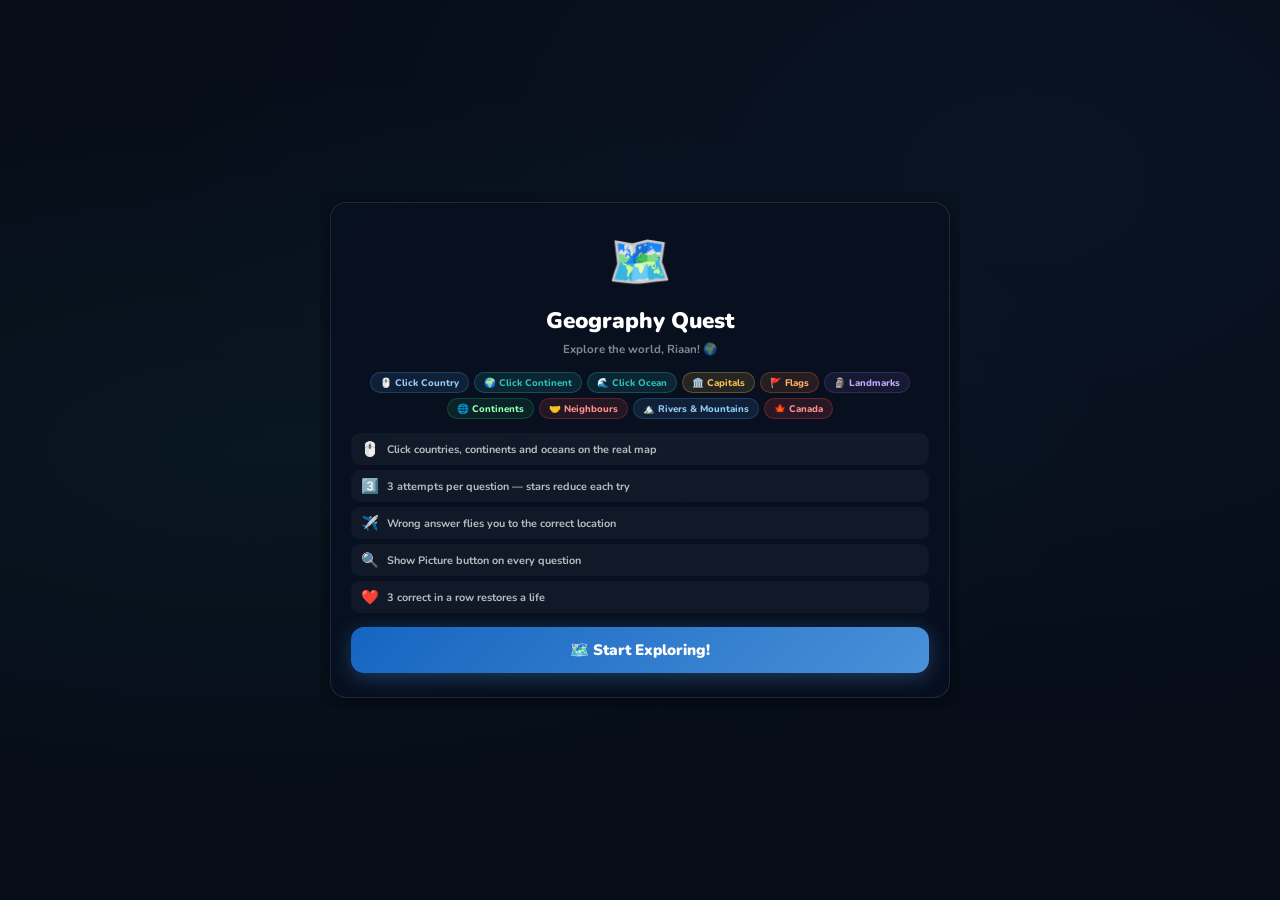
==== geography-quest.html @ 765c17cd "Add files via upload" ====
<!DOCTYPE html>
<html lang="en">
<head>
<meta charset="UTF-8">
<meta name="viewport" content="width=device-width, initial-scale=1.0">
<title>Geography Quest 🗺️ — Learning Hub</title>
<link href="https://fonts.googleapis.com/css2?family=Nunito:wght@400;600;700;800;900&display=swap" rel="stylesheet">
<link rel="stylesheet" href="leaflet.min.css"/>
<style>
:root{
  --teal:#2BBFB8;--teal2:#1A9990;--amber:#F6C04A;--amber2:#E8A020;
  --red:#E84545;--green:#27AE60;--purple:#7C5CBF;--orange:#F07830;
  --blue:#4A90D9;--gc:rgba(8,16,32,0.88);--gb:rgba(255,255,255,0.10);
  --r:16px;--shadow:0 4px 24px rgba(0,0,0,0.5);
}
*{box-sizing:border-box;margin:0;padding:0;-webkit-tap-highlight-color:transparent}
html,body{height:100%;font-family:'Nunito',sans-serif;color:#fff;overflow:hidden}
body{background:#060c18;display:flex;flex-direction:column;align-items:center;justify-content:center}
.bg{position:fixed;inset:0;z-index:0;
  background:radial-gradient(ellipse at 20% 50%,rgba(43,191,184,.06) 0%,transparent 60%),
             radial-gradient(ellipse at 80% 20%,rgba(74,144,217,.06) 0%,transparent 60%),
             #060c18}

.wrap{position:relative;z-index:1;width:100%;max-width:640px;padding:10px;
  display:flex;flex-direction:column;gap:8px;max-height:100vh;overflow-y:auto}
.wrap::-webkit-scrollbar{display:none}

/* HEADER */
.hdr{display:flex;align-items:center;gap:10px;background:var(--gc);backdrop-filter:blur(14px);
  border:1px solid var(--gb);border-radius:var(--r);padding:11px 15px;box-shadow:var(--shadow);flex-shrink:0}
.back-btn{width:32px;height:32px;border-radius:50%;background:rgba(255,255,255,.1);border:none;
  color:#fff;font-size:.95rem;cursor:pointer;display:flex;align-items:center;justify-content:center;flex-shrink:0}
.hdr-title{flex:1;font-size:1rem;font-weight:900;color:#fff}
.hdr-sub{font-size:.62rem;font-weight:700;color:rgba(255,255,255,.45)}
.lives{display:flex;gap:2px;font-size:1rem}
.star-count{font-size:.9rem;font-weight:900;color:var(--amber);white-space:nowrap}

/* INFO ROW */
.info-row{display:flex;gap:7px;flex-shrink:0}
.info-box{flex:1;background:var(--gc);backdrop-filter:blur(14px);border:1px solid var(--gb);
  border-radius:11px;padding:7px 9px;text-align:center;box-shadow:var(--shadow)}
.ib-val{font-size:.95rem;font-weight:900;color:#fff;line-height:1}
.ib-lbl{font-size:.5rem;font-weight:700;color:rgba(255,255,255,.4);margin-top:2px;text-transform:uppercase}
.ib-val.blue{color:#90CAF9}.ib-val.amber{color:var(--amber)}
.streak-badge{display:inline-flex;align-items:center;gap:3px;border-radius:99px;padding:3px 9px;
  font-size:.7rem;font-weight:900;background:rgba(74,144,217,.15);
  border:1px solid rgba(74,144,217,.3);color:#90CAF9;transition:all .3s}
.streak-badge.s3{background:rgba(43,191,184,.15);border-color:rgba(43,191,184,.3);color:var(--teal)}
.streak-badge.s5{background:rgba(246,192,74,.15);border-color:rgba(246,192,74,.3);color:var(--amber)}
.streak-badge.s7{background:rgba(232,69,122,.15);border-color:rgba(232,69,122,.3);color:#FF8FAA;animation:mp .6s ease infinite alternate}
@keyframes mp{from{transform:scale(1)}to{transform:scale(1.08)}}

/* POPUPS */
.popup-overlay{position:fixed;top:50%;left:50%;transform:translate(-50%,-50%) scale(0);
  z-index:9999;text-align:center;pointer-events:none;
  transition:all .25s cubic-bezier(.34,1.56,.64,1);
  background:rgba(6,12,24,0.95);backdrop-filter:blur(18px);
  border-radius:24px;padding:20px 32px;box-shadow:0 8px 40px rgba(0,0,0,0.7)}
.popup-overlay.combo{border:1.5px solid rgba(74,144,217,0.3)}
.popup-overlay.life{border:1.5px solid rgba(232,69,122,0.35);box-shadow:0 8px 40px rgba(232,69,122,0.2)}
.popup-overlay.show{transform:translate(-50%,-50%) scale(1)}
.popup-overlay.hide{transform:translate(-50%,-50%) scale(0);opacity:0}
.po-text{font-size:1.9rem;font-weight:900;white-space:nowrap}
.po-sub{font-size:.85rem;font-weight:800;color:rgba(255,255,255,.65);margin-top:3px}

/* MAP */
.map-wrap{border-radius:var(--r);overflow:hidden;border:1.5px solid rgba(255,255,255,.1);
  box-shadow:var(--shadow);flex-shrink:0;position:relative}
#map{height:240px;width:100%;background:#0a1628}
.map-instruction{position:absolute;top:8px;left:50%;transform:translateX(-50%);z-index:1000;
  background:rgba(6,12,24,.88);backdrop-filter:blur(8px);border:1px solid rgba(255,255,255,.15);
  border-radius:99px;padding:5px 14px;font-size:.68rem;font-weight:800;color:rgba(255,255,255,.8);
  white-space:nowrap;pointer-events:none;display:none}
.map-instruction.show{display:block}
.attempt-badge{position:absolute;bottom:8px;right:8px;z-index:1000;
  background:rgba(6,12,24,.88);backdrop-filter:blur(8px);border-radius:99px;
  padding:4px 10px;font-size:.65rem;font-weight:900;display:none}
.attempt-badge.show{display:block}

/* QUESTION CARD */
.q-card{background:var(--gc);backdrop-filter:blur(14px);border:1px solid var(--gb);
  border-radius:var(--r);padding:16px;box-shadow:var(--shadow)}
.q-meta{display:flex;align-items:center;justify-content:space-between;margin-bottom:10px}
.mode-tag{font-size:.63rem;font-weight:900;border-radius:99px;padding:3px 11px;border:1px solid}
.mode-tag.clickcountry{background:rgba(74,144,217,.12);color:#90CAF9;border-color:rgba(74,144,217,.25)}
.mode-tag.clickcontinent{background:rgba(43,191,184,.12);color:var(--teal);border-color:rgba(43,191,184,.25)}
.mode-tag.clickocean{background:rgba(43,191,184,.12);color:var(--teal);border-color:rgba(43,191,184,.25)}
.mode-tag.capital{background:rgba(246,192,74,.12);color:var(--amber);border-color:rgba(246,192,74,.25)}
.mode-tag.flag{background:rgba(240,120,48,.12);color:#FFB060;border-color:rgba(240,120,48,.25)}
.mode-tag.landmark{background:rgba(124,92,191,.12);color:#C8A8FF;border-color:rgba(124,92,191,.25)}
.mode-tag.continent_of{background:rgba(39,174,96,.12);color:#90FFB0;border-color:rgba(39,174,96,.25)}
.mode-tag.neighbour{background:rgba(232,69,69,.12);color:#FF9090;border-color:rgba(232,69,69,.25)}
.mode-tag.rivermountain{background:rgba(74,144,217,.12);color:#90CAF9;border-color:rgba(74,144,217,.25)}
.mode-tag.canada{background:rgba(232,69,69,.15);color:#FF9090;border-color:rgba(232,69,69,.3)}
.q-num{font-size:.6rem;font-weight:800;color:rgba(255,255,255,.35)}
.question{font-size:1.3rem;font-weight:900;color:#fff;text-align:center;margin-bottom:12px;
  line-height:1.35;min-height:40px;display:flex;align-items:center;justify-content:center}
.question.small{font-size:1rem}
.flag-display{font-size:3.5rem;text-align:center;margin-bottom:10px;
  animation:bounce .8s ease-in-out infinite alternate}
@keyframes bounce{from{transform:scale(1)}to{transform:scale(1.08)}}

/* MCQ */
.opts{display:grid;grid-template-columns:1fr 1fr;gap:7px;margin-bottom:8px}
.opt{padding:11px 9px;background:rgba(255,255,255,.06);border:1.5px solid rgba(255,255,255,.1);
  border-radius:12px;font-family:'Nunito',sans-serif;font-size:.85rem;font-weight:800;
  color:#fff;cursor:pointer;transition:all .15s;text-align:center}
.opt:hover:not(:disabled){background:rgba(74,144,217,.15);border-color:var(--blue);transform:translateY(-2px)}
.opt.correct{background:rgba(39,174,96,.2)!important;border-color:var(--green)!important;color:#90FFB0!important}
.opt.wrong{background:rgba(232,69,69,.15)!important;border-color:var(--red)!important;color:#FF9090!important;animation:shake .3s ease}

/* ATTEMPTS */
.attempts-row{display:flex;align-items:center;gap:6px;margin-bottom:8px;justify-content:center}
.attempt-dot{width:10px;height:10px;border-radius:50%;background:rgba(255,255,255,.15);
  border:1.5px solid rgba(255,255,255,.2);transition:all .3s}
.attempt-dot.used{background:var(--red);border-color:var(--red)}
.attempt-dot.current{background:var(--amber);border-color:var(--amber);animation:pulse .8s ease infinite}
@keyframes pulse{0%,100%{transform:scale(1)}50%{transform:scale(1.3)}}
.attempt-lbl{font-size:.62rem;font-weight:700;color:rgba(255,255,255,.4)}

/* FEEDBACK */
.feedback-row{min-height:28px;font-size:.8rem;font-weight:800;text-align:center;
  display:flex;align-items:center;justify-content:center;gap:6px;margin-bottom:6px}
.feedback-row.ok{color:#90FFB0}.feedback-row.no{color:#FF9090}.feedback-row.try{color:var(--amber)}

/* BOTTOM BUTTONS */
.btn-row{display:flex;gap:7px;margin-top:6px}
.show-pic-btn{flex:1;padding:8px;background:rgba(74,144,217,.1);border:1.5px solid rgba(74,144,217,.2);
  border-radius:10px;font-family:'Nunito',sans-serif;font-size:.68rem;font-weight:800;
  color:#90CAF9;cursor:pointer;transition:all .2s;display:flex;align-items:center;justify-content:center;gap:5px}
.show-pic-btn:hover{background:rgba(74,144,217,.2);border-color:var(--blue)}
.hint-btn{flex:1;padding:8px;background:rgba(246,192,74,.08);border:1.5px solid rgba(246,192,74,.2);
  border-radius:10px;font-family:'Nunito',sans-serif;font-size:.68rem;font-weight:800;
  color:rgba(246,192,74,.7);cursor:pointer;transition:all .2s;display:flex;align-items:center;justify-content:center;gap:5px}
.hint-btn:hover{background:rgba(246,192,74,.15)}
.hint-btn.used{opacity:.4;cursor:default}
.hint-box{background:rgba(246,192,74,.07);border:1px solid rgba(246,192,74,.18);
  border-radius:10px;padding:8px 12px;margin-top:6px;display:none}
.hint-box.show{display:block}
.hint-txt{font-size:.72rem;font-weight:700;color:rgba(255,255,255,.7)}

/* EXPLANATION */
.explanation-card{margin-top:10px;border-radius:13px;padding:13px 15px;display:none;animation:slideDown .3s ease}
.explanation-card.show{display:block}
.explanation-card.ok{background:rgba(39,174,96,.1);border:1.5px solid rgba(39,174,96,.22)}
.explanation-card.no{background:rgba(232,69,69,.08);border:1.5px solid rgba(232,69,69,.2)}
.ex-result{display:flex;align-items:center;gap:8px;margin-bottom:6px}
.ex-icon{font-size:1.2rem;flex-shrink:0}
.ex-answer{font-size:.88rem;font-weight:900;color:#fff}
.ex-answer span{color:var(--amber)}
.ex-explain{font-size:.74rem;font-weight:700;color:rgba(255,255,255,.7);line-height:1.55;margin-bottom:7px}
.ex-fact{background:rgba(74,144,217,.08);border:1px solid rgba(74,144,217,.18);
  border-radius:9px;padding:8px 11px;margin-bottom:9px}
.ex-fact-lbl{font-size:.57rem;font-weight:900;color:#90CAF9;text-transform:uppercase;letter-spacing:.5px;margin-bottom:2px}
.ex-fact-txt{font-size:.72rem;font-weight:700;color:rgba(255,255,255,.75);line-height:1.5}
.ex-next{width:100%;padding:10px;border:none;border-radius:11px;font-family:'Nunito',sans-serif;
  font-size:.85rem;font-weight:900;cursor:pointer;color:#fff}
.ex-next.ok{background:linear-gradient(135deg,var(--green),#52D08A)}
.ex-next.no{background:linear-gradient(135deg,var(--teal2),var(--teal))}

@keyframes shake{0%,100%{transform:translateX(0)}25%{transform:translateX(-8px)}75%{transform:translateX(8px)}}
@keyframes slideDown{from{opacity:0;transform:translateY(-8px)}to{opacity:1;transform:translateY(0)}}
@keyframes popIn{0%{transform:scale(.94)}60%{transform:scale(1.05)}100%{transform:scale(1)}}

/* SCREENS */
.screen{display:none}.screen.active{display:flex;flex-direction:column;gap:8px}

/* START */
.start-card{background:var(--gc);backdrop-filter:blur(14px);border:1px solid var(--gb);
  border-radius:var(--r);padding:24px 20px;text-align:center;box-shadow:var(--shadow)}
.start-icon{font-size:3.2rem;margin-bottom:8px;display:block;animation:float 3s ease-in-out infinite}
@keyframes float{0%,100%{transform:translateY(0)}50%{transform:translateY(-8px)}}
.start-title{font-size:1.4rem;font-weight:900;color:#fff;margin-bottom:4px}
.start-sub{font-size:.72rem;font-weight:700;color:rgba(255,255,255,.5);margin-bottom:14px;line-height:1.6}
.modes-chips{display:flex;flex-wrap:wrap;gap:5px;justify-content:center;margin-bottom:14px}
.mode-chip{font-size:.6rem;font-weight:800;border-radius:99px;padding:3px 9px;border:1px solid}
.rules{display:flex;flex-direction:column;gap:5px;text-align:left;margin-bottom:14px}
.rule{display:flex;align-items:center;gap:8px;background:rgba(255,255,255,.04);border-radius:9px;padding:6px 10px}
.rule-ico{font-size:.9rem;flex-shrink:0}
.rule-txt{font-size:.68rem;font-weight:700;color:rgba(255,255,255,.7)}
.start-btn{width:100%;padding:13px;border:none;border-radius:13px;
  background:linear-gradient(135deg,#1565C0,var(--blue));
  color:#fff;font-family:'Nunito',sans-serif;font-size:.95rem;font-weight:900;
  cursor:pointer;box-shadow:0 4px 20px rgba(74,144,217,.35);transition:all .2s}
.start-btn:hover{transform:translateY(-2px)}
.pb-row{display:flex;align-items:center;justify-content:center;gap:6px;margin-top:9px;
  font-size:.7rem;font-weight:700;color:rgba(255,255,255,.4)}
.pb-val{color:var(--amber);font-weight:900}

/* ROUND END */
.re-card{background:var(--gc);backdrop-filter:blur(14px);border:1px solid var(--gb);
  border-radius:var(--r);padding:20px 16px;text-align:center;box-shadow:var(--shadow)}
.re-icon{font-size:2.6rem;margin-bottom:6px;display:block}
.re-title{font-size:1.1rem;font-weight:900;color:#fff;margin-bottom:3px}
.re-stats{display:flex;gap:7px;margin:10px 0}
.re-stat{flex:1;background:rgba(255,255,255,.06);border-radius:10px;padding:9px;text-align:center}
.re-sv{font-size:1.1rem;font-weight:900;color:var(--blue)}
.re-sl{font-size:.53rem;font-weight:700;color:rgba(255,255,255,.4);margin-top:2px}
.re-btn{width:100%;padding:10px;border:none;border-radius:12px;font-family:'Nunito',sans-serif;font-size:.85rem;font-weight:900;cursor:pointer;transition:all .2s}
.re-btn.next{background:linear-gradient(135deg,#1565C0,var(--blue));color:#fff;box-shadow:0 3px 12px rgba(74,144,217,.3)}
.re-btn.home{background:rgba(255,255,255,.07);color:rgba(255,255,255,.5);margin-top:6px}

/* GAME OVER */
.go-card{background:var(--gc);backdrop-filter:blur(14px);border:1px solid var(--gb);
  border-radius:var(--r);padding:24px 18px;text-align:center;box-shadow:var(--shadow)}
.go-trophy{font-size:3.8rem;margin-bottom:7px;display:block;animation:float 2s ease-in-out infinite}
.go-title{font-size:1.3rem;font-weight:900;color:#fff;margin-bottom:3px}
.go-score{font-size:2.4rem;font-weight:900;color:#90CAF9;line-height:1}
.go-earned{font-size:.85rem;font-weight:800;color:#90FFB0;margin-top:3px}
.go-msg{font-size:.74rem;font-weight:700;color:rgba(255,255,255,.5);margin:7px 0 3px;line-height:1.5}
.new-best{background:linear-gradient(135deg,rgba(74,144,217,.2),rgba(43,191,184,.15));
  border:1px solid rgba(74,144,217,.3);border-radius:10px;padding:8px 13px;
  font-size:.78rem;font-weight:900;color:#90CAF9;margin:7px 0;animation:popIn .4s ease}
.go-stats{display:flex;gap:6px;margin-bottom:12px}
.go-stat{flex:1;background:rgba(255,255,255,.06);border-radius:10px;padding:8px;text-align:center}
.go-sv{font-size:1rem;font-weight:900;color:#fff}
.go-sl{font-size:.5rem;font-weight:700;color:rgba(255,255,255,.4);margin-top:2px}
.go-btns{display:flex;flex-direction:column;gap:6px}
.go-btn{width:100%;padding:10px;border:none;border-radius:12px;font-family:'Nunito',sans-serif;font-size:.85rem;font-weight:900;cursor:pointer;transition:all .2s}
.go-btn.play{background:linear-gradient(135deg,#1565C0,var(--blue));color:#fff;box-shadow:0 4px 20px rgba(74,144,217,.35)}
.go-btn.home{background:rgba(255,255,255,.07);color:rgba(255,255,255,.5)}

/* Leaflet overrides */
.leaflet-container{background:#0a1628!important;font-family:'Nunito',sans-serif!important}
.leaflet-popup-content-wrapper{background:rgba(6,12,24,.95)!important;color:#fff!important;
  border:1px solid rgba(255,255,255,.15)!important;border-radius:12px!important;
  backdrop-filter:blur(14px)!important;box-shadow:0 4px 20px rgba(0,0,0,.5)!important}
.leaflet-popup-tip{background:rgba(6,12,24,.95)!important}
.leaflet-popup-content{font-family:'Nunito',sans-serif!important;font-weight:700!important;font-size:.82rem!important}
.leaflet-control-zoom a{background:rgba(6,12,24,.9)!important;color:#fff!important;
  border-color:rgba(255,255,255,.15)!important}
.leaflet-control-attribution{background:rgba(6,12,24,.7)!important;color:rgba(255,255,255,.3)!important;font-size:.45rem!important}
</style>
</head>
<body>
<div class="bg"></div>
<div class="popup-overlay combo" id="combo-popup">
  <div class="po-text" id="combo-text">EXPLORER! 🗺️</div>
  <div class="po-sub" id="combo-sub">3 in a row!</div>
</div>
<div class="popup-overlay life" id="life-popup">
  <div class="po-text">❤️ Life Restored!</div>
  <div class="po-sub">3 correct in a row!</div>
</div>

<div class="wrap">
  <!-- START -->
  <div id="startScreen" class="screen active">
    <div class="start-card">
      <span class="start-icon">🗺️</span>
      <div class="start-title">Geography Quest</div>
      <div class="start-sub" id="start-greeting">Explore the world, one question at a time!</div>
      <div class="modes-chips" id="modes-chips"></div>
      <div class="rules">
        <div class="rule"><span class="rule-ico">🖱️</span><span class="rule-txt">Click countries, continents and oceans on the real map</span></div>
        <div class="rule"><span class="rule-ico">3️⃣</span><span class="rule-txt">3 attempts per question — stars reduce each try</span></div>
        <div class="rule"><span class="rule-ico">✈️</span><span class="rule-txt">Wrong answer flies you to the correct location</span></div>
        <div class="rule"><span class="rule-ico">🔍</span><span class="rule-txt">Show Picture button on every question</span></div>
        <div class="rule"><span class="rule-ico">❤️</span><span class="rule-txt">3 correct in a row restores a life</span></div>
      </div>
      <button class="start-btn" onclick="startGame()">🗺️ Start Exploring!</button>
      <div class="pb-row" id="pb-row" style="display:none">🏆 Personal Best: <span class="pb-val" id="pb-val">0</span> stars</div>
    </div>
  </div>

  <!-- GAME -->
  <div id="gameScreen" class="screen">
    <div class="hdr">
      <button class="back-btn" onclick="confirmQuit()">←</button>
      <div style="flex:1">
        <div class="hdr-title">🗺️ Geography Quest</div>
        <div class="hdr-sub" id="g-player-label">Riaan · Grade 3</div>
      </div>
      <div class="lives" id="lives-display">❤️❤️❤️</div>
      <div class="star-count">⭐ <span id="g-stars">0</span></div>
    </div>
    <div class="info-row">
      <div class="info-box"><div class="ib-val blue" id="g-round">1</div><div class="ib-lbl">Round</div></div>
      <div class="info-box"><div class="ib-val" id="g-qnum">1/10</div><div class="ib-lbl">Question</div></div>
      <div class="info-box" style="flex:1.4">
        <div class="ib-val" id="g-mode-display" style="font-size:.7rem;color:rgba(255,255,255,.7)">Click Country</div>
        <div class="ib-lbl">Mode</div>
      </div>
      <div class="info-box" style="display:flex;align-items:center;justify-content:center">
        <div id="streak-badge" class="streak-badge">0 🗺️</div>
      </div>
    </div>
    <!-- MAP -->
    <div class="map-wrap">
      <div id="map"></div>
      <div class="map-instruction" id="map-instruction">👆 Click on the map</div>
      <div class="attempt-badge" id="attempt-badge"></div>
    </div>
    <!-- QUESTION CARD -->
    <div class="q-card">
      <div class="q-meta">
        <span class="mode-tag" id="g-mode-tag">Click Country</span>
        <span class="q-num" id="g-qnum2">Q 1/10</span>
      </div>
      <div id="flag-area"></div>
      <div class="question" id="g-question">Loading...</div>
      <div class="attempts-row" id="attempts-row">
        <span class="attempt-lbl">Attempts:</span>
        <div class="attempt-dot current" id="dot-0"></div>
        <div class="attempt-dot" id="dot-1"></div>
        <div class="attempt-dot" id="dot-2"></div>
      </div>
      <div class="feedback-row" id="g-feedback"></div>
      <div id="opts-area"></div>
      <div class="btn-row">
        <button class="show-pic-btn" id="show-pic-btn" onclick="showPicture()">🔍 Show Picture</button>
        <button class="hint-btn" id="hint-btn" onclick="useHint()">💡 Hint</button>
      </div>
      <div class="hint-box" id="hint-box"><div class="hint-txt" id="hint-txt"></div></div>
      <div class="explanation-card" id="explanation-card">
        <div class="ex-result">
          <span class="ex-icon" id="ex-icon">✅</span>
          <span class="ex-answer" id="ex-answer">Correct!</span>
        </div>
        <div class="ex-explain" id="ex-explain"></div>
        <div class="ex-fact">
          <div class="ex-fact-lbl">🌍 Geography Fact</div>
          <div class="ex-fact-txt" id="ex-fact-txt"></div>
        </div>
        <button class="ex-next" id="ex-next" onclick="advanceQuestion()">Next →</button>
      </div>
    </div>
  </div>

  <!-- ROUND END -->
  <div id="roundEndScreen" class="screen">
    <div class="re-card">
      <span class="re-icon" id="re-icon">⭐</span>
      <div class="re-title" id="re-title">Round 1 Complete!</div>
      <div class="re-stats">
        <div class="re-stat"><div class="re-sv" id="re-correct">0</div><div class="re-sl">Correct</div></div>
        <div class="re-stat"><div class="re-sv" id="re-acc">0%</div><div class="re-sl">Accuracy</div></div>
        <div class="re-stat"><div class="re-sv" id="re-stars-r">0</div><div class="re-sl">Stars</div></div>
        <div class="re-stat"><div class="re-sv" id="re-streak-r">0</div><div class="re-sl">Best Streak</div></div>
      </div>
      <div style="font-size:.72rem;font-weight:700;color:rgba(255,255,255,.45);margin-bottom:11px;text-align:center" id="re-msg"></div>
      <button class="re-btn next" id="re-next-btn" onclick="nextRound()">Round 2 →</button>
      <button class="re-btn home" onclick="goHome()">🏠 Back to Hub</button>
    </div>
  </div>

  <!-- GAME OVER -->
  <div id="gameOverScreen" class="screen">
    <div class="go-card">
      <span class="go-trophy" id="go-trophy">🏆</span>
      <div class="go-title">Quest Complete!</div>
      <div class="go-score" id="go-score">0 ⭐</div>
      <div class="go-earned" id="go-earned">+0 stars saved</div>
      <div id="new-best-banner" class="new-best" style="display:none">🏆 NEW PERSONAL BEST!</div>
      <div class="go-msg" id="go-msg">Great explorer!</div>
      <div class="go-stats">
        <div class="go-stat"><div class="go-sv" id="go-rounds">1</div><div class="go-sl">Rounds</div></div>
        <div class="go-stat"><div class="go-sv" id="go-correct">0</div><div class="go-sl">Correct</div></div>
        <div class="go-stat"><div class="go-sv" id="go-streak">0</div><div class="go-sl">Best Streak</div></div>
        <div class="go-stat"><div class="go-sv" id="go-pb">0</div><div class="go-sl">Personal Best</div></div>
      </div>
      <div class="go-btns">
        <button class="go-btn play" onclick="restartGame()">🗺️ Play Again</button>
        <button class="go-btn home" onclick="goHome()">🏠 Back to Hub</button>
      </div>
    </div>
  </div>
</div>

<script src="leaflet.min.js"></script>
<script>
function loadLeaflet(cb){cb();} // Leaflet already loaded locally
</script>
<script>
const SB='https://tnhgihzfwqsflpueivwe.supabase.co',KEY='sb_publishable_MOfPmwQ3sKgia0bnOfrIdw_rY7FaJCr';
const db=(p,o={})=>fetch(`${SB}/rest/v1/${p}`,{headers:{'apikey':KEY,'Authorization':`Bearer ${KEY}`,'Content-Type':'application/json','Prefer':o.prefer||'return=representation',...o.headers},method:o.method||'GET',body:o.body?JSON.stringify(o.body):undefined}).then(r=>r.json()).catch(()=>[]);

const params=new URLSearchParams(window.location.search);
const playerName=params.get('player')||'riaan';
let playerId=null,playerGrade=3,personalBest=0;

// ── MAP ───────────────────────────────────────────────────────────
let map,geojsonLayer,currentMarker,correctMarker;
let mapClickEnabled=false,mapClickHandler=null;

function initMap(){
  map=L.map('map',{zoomControl:true,attributionControl:true,scrollWheelZoom:false});
  L.tileLayer('https://{s}.basemaps.cartocdn.com/dark_nolabels/{z}/{x}/{y}{r}.png',{
    attribution:'© OpenStreetMap © CARTO',maxZoom:10,subdomains:'abcd'
  }).addTo(map);
  map.setView([20,0],2);
}

function loadGeoJSON(){
  return fetch('https://raw.githubusercontent.com/holtzy/D3-graph-gallery/master/DATA/world.geojson')
    .then(r=>r.json())
    .then(data=>{
      geojsonLayer=L.geoJSON(data,{
        style:()=>({color:'rgba(74,144,217,0.6)',weight:0.8,fillColor:'rgba(26,60,100,0.5)',fillOpacity:0.6}),
        onEachFeature:(feature,layer)=>{
          layer.on({
            mouseover:e=>{if(mapClickEnabled){e.target.setStyle({fillColor:'rgba(74,144,217,0.4)',fillOpacity:0.8});}},
            mouseout:e=>{if(mapClickEnabled){geojsonLayer.resetStyle(e.target);}},
            click:e=>{if(mapClickEnabled&&mapClickHandler){mapClickHandler(feature.properties.name,layer,e);}}
          });
        }
      }).addTo(map);
    }).catch(err=>console.log('GeoJSON load failed',err));
}

function enableMapClick(handler){
  mapClickEnabled=true;
  mapClickHandler=handler;
  document.getElementById('map-instruction').className='map-instruction show';
}

function disableMapClick(){
  mapClickEnabled=false;
  mapClickHandler=null;
  document.getElementById('map-instruction').className='map-instruction';
}

function highlightCountry(name,color){
  if(!geojsonLayer)return;
  geojsonLayer.eachLayer(layer=>{
    if(layer.feature&&layer.feature.properties.name===name){
      layer.setStyle({fillColor:color,fillOpacity:0.85,color:color,weight:2});
    }
  });
}

function resetAllStyles(){
  if(geojsonLayer)geojsonLayer.resetStyle();
}

function flyToLocation(lat,lng,zoom=4){
  map.flyTo([lat,lng],zoom,{duration:1.5});
}

function addMarker(lat,lng,label,color='#F6C04A'){
  if(currentMarker)map.removeLayer(currentMarker);
  const icon=L.divIcon({html:`<div style="background:${color};border:2px solid #fff;border-radius:50%;width:14px;height:14px;box-shadow:0 0 8px ${color}"></div>`,iconSize:[14,14],iconAnchor:[7,7],className:''});
  currentMarker=L.marker([lat,lng],{icon}).addTo(map).bindPopup(`<b>${label}</b>`).openPopup();
}

// ── QUESTION DATA ─────────────────────────────────────────────────
const COUNTRIES=[
  {name:'Canada',lat:60,lng:-95,continent:'North America',capital:'Ottawa',flag:'🇨🇦',
    neighbours:['United States'],fact:'Canada is the second largest country in the world and has the longest coastline!',
    landmark:'CN Tower',currency:'Canadian Dollar',language:'English and French'},
  {name:'United States',lat:38,lng:-97,continent:'North America',capital:'Washington D.C.',flag:'🇺🇸',
    neighbours:['Canada','Mexico'],fact:'The USA has the world\'s largest economy and spans 6 time zones!',
    landmark:'Statue of Liberty',currency:'US Dollar',language:'English'},
  {name:'Brazil',lat:-10,lng:-55,continent:'South America',capital:'Brasília',flag:'🇧🇷',
    neighbours:['Argentina','Peru','Colombia','Venezuela','Bolivia','Paraguay','Uruguay'],
    fact:'Brazil contains 60% of the Amazon rainforest and is the largest country in South America!',
    landmark:'Christ the Redeemer',currency:'Real',language:'Portuguese'},
  {name:'United Kingdom',lat:55,lng:-3,continent:'Europe',capital:'London',flag:'🇬🇧',
    neighbours:['Ireland'],fact:'The UK includes England, Scotland, Wales and Northern Ireland on two islands!',
    landmark:'Big Ben',currency:'Pound Sterling',language:'English'},
  {name:'France',lat:46,lng:2,continent:'Europe',capital:'Paris',flag:'🇫🇷',
    neighbours:['Spain','Germany','Italy','Belgium','Switzerland'],
    fact:'France is the most visited country in the world with over 90 million tourists per year!',
    landmark:'Eiffel Tower',currency:'Euro',language:'French'},
  {name:'Germany',lat:51,lng:10,continent:'Europe',capital:'Berlin',flag:'🇩🇪',
    neighbours:['France','Poland','Netherlands','Belgium','Denmark','Czech Republic','Austria','Switzerland','Luxembourg'],
    fact:'Germany invented the car, the aspirin, and the MP3 format!',
    landmark:'Brandenburg Gate',currency:'Euro',language:'German'},
  {name:'Russia',lat:61,lng:105,continent:'Europe/Asia',capital:'Moscow',flag:'🇷🇺',
    neighbours:['Ukraine','Finland','Norway','China','Mongolia','Kazakhstan'],
    fact:'Russia is the largest country on Earth, spanning 11 time zones across two continents!',
    landmark:'Saint Basil\'s Cathedral',currency:'Ruble',language:'Russian'},
  {name:'China',lat:35,lng:105,continent:'Asia',capital:'Beijing',flag:'🇨🇳',
    neighbours:['India','Russia','Mongolia','Vietnam','Myanmar'],
    fact:'China is home to over 1.4 billion people — the most populous country on Earth!',
    landmark:'Great Wall of China',currency:'Yuan',language:'Mandarin Chinese'},
  {name:'India',lat:20,lng:78,continent:'Asia',capital:'New Delhi',flag:'🇮🇳',
    neighbours:['Pakistan','China','Nepal','Bangladesh','Myanmar','Bhutan'],
    fact:'India has the world\'s largest democracy and is the birthplace of chess and the number zero!',
    landmark:'Taj Mahal',currency:'Rupee',language:'Hindi and English'},
  {name:'Japan',lat:36,lng:138,continent:'Asia',capital:'Tokyo',flag:'🇯🇵',
    neighbours:[],fact:'Japan is an archipelago of 6,852 islands and has the world\'s oldest continuous monarchy!',
    landmark:'Mount Fuji',currency:'Yen',language:'Japanese'},
  {name:'Australia',lat:-25,lng:133,continent:'Australia/Oceania',capital:'Canberra',flag:'🇦🇺',
    neighbours:[],fact:'Australia is the only country that is also a continent! It\'s home to 80% of species found nowhere else.',
    landmark:'Sydney Opera House',currency:'Australian Dollar',language:'English'},
  {name:'South Africa',lat:-29,lng:25,continent:'Africa',capital:'Pretoria',flag:'🇿🇦',
    neighbours:['Namibia','Botswana','Zimbabwe','Mozambique','Lesotho','Eswatini'],
    fact:'South Africa has three capital cities — Pretoria (executive), Cape Town (legislative) and Bloemfontein (judicial)!',
    landmark:'Table Mountain',currency:'Rand',language:'11 official languages'},
  {name:'Egypt',lat:27,lng:30,continent:'Africa',capital:'Cairo',flag:'🇪🇬',
    neighbours:['Libya','Sudan','Israel','Jordan'],
    fact:'Ancient Egypt is one of the world\'s oldest civilisations — the pyramids were built over 4,500 years ago!',
    landmark:'Pyramids of Giza',currency:'Egyptian Pound',language:'Arabic'},
  {name:'Nigeria',lat:10,lng:8,continent:'Africa',capital:'Abuja',flag:'🇳🇬',
    neighbours:['Benin','Niger','Chad','Cameroon'],
    fact:'Nigeria is the most populous country in Africa with over 220 million people!',
    landmark:'Zuma Rock',currency:'Naira',language:'English'},
  {name:'Mexico',lat:23,lng:-102,continent:'North America',capital:'Mexico City',flag:'🇲🇽',
    neighbours:['United States','Guatemala','Belize'],
    fact:'Mexico City is one of the largest cities in the world and was built on an ancient Aztec city called Tenochtitlan!',
    landmark:'Chichen Itza',currency:'Peso',language:'Spanish'},
  {name:'Argentina',lat:-34,lng:-64,continent:'South America',capital:'Buenos Aires',flag:'🇦🇷',
    neighbours:['Brazil','Chile','Bolivia','Paraguay','Uruguay'],
    fact:'Argentina is the 8th largest country in the world and shares Iguazu Falls with Brazil!',
    landmark:'Iguazu Falls',currency:'Peso',language:'Spanish'},
  {name:'Saudi Arabia',lat:24,lng:45,continent:'Asia',capital:'Riyadh',flag:'🇸🇦',
    neighbours:['Iraq','Jordan','Kuwait','UAE','Oman','Yemen','Qatar','Bahrain'],
    fact:'Saudi Arabia has the world\'s second largest oil reserves and contains the holy cities of Mecca and Medina!',
    landmark:'Masmak Fortress',currency:'Saudi Riyal',language:'Arabic'},
  {name:'Italy',lat:42,lng:12,continent:'Europe',capital:'Rome',flag:'🇮🇹',
    neighbours:['France','Switzerland','Austria','Slovenia'],
    fact:'Italy has more UNESCO World Heritage Sites than any other country in the world!',
    landmark:'Colosseum',currency:'Euro',language:'Italian'},
  {name:'Spain',lat:40,lng:-3,continent:'Europe',capital:'Madrid',flag:'🇪🇸',
    neighbours:['France','Portugal','Andorra','Morocco'],
    fact:'Spanish is the world\'s second most spoken native language with over 480 million speakers!',
    landmark:'Sagrada Familia',currency:'Euro',language:'Spanish'},
  {name:'Indonesia',lat:-5,lng:120,continent:'Asia',capital:'Jakarta',flag:'🇮🇩',
    neighbours:['Malaysia','Papua New Guinea','East Timor'],
    fact:'Indonesia is the world\'s largest archipelago with over 17,000 islands!',
    landmark:'Borobudur Temple',currency:'Rupiah',language:'Indonesian'},
];

const CONTINENTS=[
  {name:'Africa',lat:2,lng:20,zoom:3,fact:'Africa is the world\'s second largest continent and has 54 countries — more than any other continent!',
    countries:['Nigeria','Egypt','South Africa','Ethiopia','Kenya','Ghana','Tanzania']},
  {name:'Asia',lat:34,lng:100,zoom:3,fact:'Asia is the largest and most populous continent — over 4.7 billion people live there!',
    countries:['China','India','Japan','Indonesia','Saudi Arabia','Russia']},
  {name:'Europe',lat:54,lng:15,zoom:3,fact:'Europe has 44 countries and gave the world democracy, the Renaissance, and the Industrial Revolution!',
    countries:['France','Germany','United Kingdom','Italy','Spain','Russia']},
  {name:'North America',lat:46,lng:-100,zoom:3,fact:'North America includes 23 countries and spans from the Arctic to the tropics!',
    countries:['United States','Canada','Mexico']},
  {name:'South America',lat:-15,lng:-60,zoom:3,fact:'South America is home to the Amazon, the world\'s largest rainforest and river!',
    countries:['Brazil','Argentina','Colombia','Peru','Chile']},
  {name:'Australia',lat:-25,lng:133,zoom:4,fact:'Australia/Oceania is the smallest continent and home to the most unique wildlife on Earth!',
    countries:['Australia']},
  {name:'Antarctica',lat:-80,lng:0,zoom:3,fact:'Antarctica is the coldest, driest, and windiest continent — and has no permanent human population!',
    countries:[]},
];

const OCEANS=[
  {name:'Pacific Ocean',lat:0,lng:-150,zoom:2,fact:'The Pacific Ocean is the largest and deepest ocean — bigger than all the land on Earth combined!'},
  {name:'Atlantic Ocean',lat:10,lng:-30,zoom:2,fact:'The Atlantic Ocean was the first ocean crossed by an aircraft — Charles Lindbergh flew it solo in 1927!'},
  {name:'Indian Ocean',lat:-20,lng:80,zoom:2,fact:'The Indian Ocean is the warmest ocean in the world and borders the most countries!'},
  {name:'Arctic Ocean',lat:85,lng:0,zoom:2,fact:'The Arctic Ocean is the smallest and shallowest ocean and is mostly covered by sea ice!'},
  {name:'Southern Ocean',lat:-70,lng:0,zoom:2,fact:'The Southern Ocean was officially recognized as the 5th ocean only in 2021!'},
];

const LANDMARKS=[
  {name:'Taj Mahal',country:'India',lat:27.17,lng:78.04,fact:'The Taj Mahal was built by Emperor Shah Jahan for his beloved wife Mumtaz Mahal who died in 1631.'},
  {name:'Eiffel Tower',country:'France',lat:48.86,lng:2.29,fact:'The Eiffel Tower was originally meant to be a temporary structure for the 1889 World Fair!'},
  {name:'Great Wall of China',country:'China',lat:40.43,lng:116.57,fact:'The Great Wall of China is over 21,000 km long — the longest man-made structure on Earth!'},
  {name:'Pyramids of Giza',country:'Egypt',lat:29.97,lng:31.13,fact:'The Great Pyramid was the tallest man-made structure for 3,800 years!'},
  {name:'Colosseum',country:'Italy',lat:41.89,lng:12.49,fact:'The Colosseum could hold up to 80,000 spectators and had a retractable roof called the velarium!'},
  {name:'Sydney Opera House',country:'Australia',lat:-33.86,lng:151.21,fact:'The Sydney Opera House took 14 years to build and cost 102 million dollars — 14 times over budget!'},
  {name:'Christ the Redeemer',country:'Brazil',lat:-22.95,lng:-43.21,fact:'Christ the Redeemer is struck by lightning about 6 times a year!'},
  {name:'Statue of Liberty',country:'United States',lat:40.69,lng:-74.04,fact:'The Statue of Liberty was a gift from France to the USA in 1886 to celebrate freedom!'},
  {name:'Big Ben',country:'United Kingdom',lat:51.50,lng:-0.12,fact:'Big Ben is actually the name of the bell inside the clock tower — the tower is called Elizabeth Tower!'},
  {name:'Mount Fuji',country:'Japan',lat:35.36,lng:138.73,fact:'Mount Fuji is an active volcano and is the tallest mountain in Japan at 3,776 metres!'},
];

const CANADA_PROVINCES=[
  {name:'British Columbia',lat:54,lng:-125,capital:'Victoria',fact:'BC is Canada\'s westernmost province and home to the Rocky Mountains, ancient rainforests, and the Pacific coast!'},
  {name:'Ontario',lat:50,lng:-85,capital:'Toronto',fact:'Ontario is home to Niagara Falls and is Canada\'s most populous province!'},
  {name:'Quebec',lat:53,lng:-72,capital:'Quebec City',fact:'Quebec is the largest province and most French-speaking region in Canada!'},
  {name:'Alberta',lat:54,lng:-115,capital:'Edmonton',fact:'Alberta is home to the Canadian Rockies and Banff National Park — one of the most beautiful places on Earth!'},
  {name:'Manitoba',lat:55,lng:-97,capital:'Winnipeg',fact:'Manitoba means "the place where the spirit speaks" in Cree — named after the sound of waves at Lake Manitoba!'},
];

const RIVERS_MOUNTAINS=[
  {q:'Which is the longest river in the world?',opts:['Amazon','Nile','Mississippi','Yangtze'],a:'Nile',
    fact:'The Nile is 6,650 km long. It flows through 11 countries in northeastern Africa!',
    explain:'The Nile River in Africa is the longest river at 6,650 km. The Amazon is the largest by water volume.',
    pic:'longest river Nile Africa'},
  {q:'Which is the tallest mountain on Earth?',opts:['K2','Kangchenjunga','Mount Everest','Mont Blanc'],a:'Mount Everest',
    fact:'Mount Everest is 8,848.86 metres tall and grows about 4mm taller every year!',
    explain:'Mount Everest in the Himalayas on the Nepal-China border is the tallest at 8,848 metres.',
    pic:'Mount Everest Himalayas'},
  {q:'The Amazon River flows through which continent?',opts:['Africa','Asia','South America','North America'],a:'South America',
    fact:'The Amazon River carries 20% of all the fresh water that flows into the world\'s oceans!',
    explain:'The Amazon River is in South America, mostly in Brazil. It\'s the world\'s largest river by water volume.',
    pic:'Amazon River South America'},
  {q:'Which is the largest ocean on Earth?',opts:['Atlantic','Indian','Arctic','Pacific'],a:'Pacific',
    fact:'The Pacific Ocean covers more area than ALL of Earth\'s land combined — about 165 million km²!',
    explain:'The Pacific Ocean is the largest, deepest, and oldest ocean on Earth.',
    pic:'Pacific Ocean satellite view'},
  {q:'Which desert is the largest in the world?',opts:['Sahara','Arabian','Gobi','Antarctic'],a:'Antarctic',
    fact:'The Antarctic Desert is the largest desert at 14.2 million km² — it\'s a cold desert covered in ice!',
    explain:'Antarctica is technically a desert because it receives very little precipitation. The Sahara is the largest HOT desert.',
    pic:'Antarctic desert ice continent'},
  {q:'The Sahara Desert is on which continent?',opts:['Asia','Africa','South America','Australia'],a:'Africa',
    fact:'The Sahara covers about 31% of Africa and is larger than the entire continental United States!',
    explain:'The Sahara Desert is in northern Africa, covering parts of 11 countries.',
    pic:'Sahara desert Africa'},
  {q:'Which country has the most natural lakes?',opts:['Russia','United States','Brazil','Canada'],a:'Canada',
    fact:'Canada has over 2 million lakes — more than all other countries combined! About 9% of Canada is fresh water.',
    explain:'Canada has the most lakes in the world with over 2 million lakes covering 9% of its territory.',
    pic:'Canadian lakes nature'},
];

// ── Game State ────────────────────────────────────────────────────
let G={round:1,qIdx:0,lives:3,stars:0,correct:0,totalCorrect:0,totalAsked:0,
  streak:0,bestStreak:0,sessionBestStreak:0,answered:false,roundStars:0,
  question:null,qBank:[],bankIdx:0,
  attempts:0,maxAttempts:3,
  lifeRestoreStreak:0,hintUsed:false,hintTimer:null};

function shuffle(a){const r=[...a];for(let i=r.length-1;i>0;i--){const j=Math.floor(Math.random()*(i+1));[r[i],r[j]]=[r[j],r[i]];}return r;}
function rand(min,max){return Math.floor(Math.random()*(max-min+1))+min;}
function cap(s){return s.charAt(0).toUpperCase()+s.slice(1);}

// ── Question Builder ──────────────────────────────────────────────
function buildQuestionBank(grade){
  const bank=[];
  const countries=shuffle([...COUNTRIES]);
  const continents=shuffle([...CONTINENTS]);
  const oceans=shuffle([...OCEANS]);
  const landmarks=shuffle([...LANDMARKS]);
  const canada=shuffle([...CANADA_PROVINCES]);
  const rivers=shuffle([...RIVERS_MOUNTAINS]);

  // Click country questions
  countries.slice(0,8).forEach(c=>{
    bank.push({mode:'clickcountry',display:'Click the Country',
      q:`Find and click ${c.name} on the map 🖱️`,
      answer:c.name,lat:c.lat,lng:c.lng,zoom:4,
      explain:`${c.name} is in ${c.continent}. Its capital is ${c.capital}.`,
      fact:c.fact,pic:`${c.name} country map`,hint:`${c.name} is in ${c.continent}`,flag:c.flag});
  });

  // Click continent
  continents.slice(0,4).forEach(c=>{
    bank.push({mode:'clickcontinent',display:'Click the Continent',
      q:`Click on ${c.name} on the map 🌍`,
      answer:c.name,lat:c.lat,lng:c.lng,zoom:c.zoom,
      explain:`${c.name} includes countries like ${c.countries.slice(0,3).join(', ')}.`,
      fact:c.fact,pic:`${c.name} continent satellite`,hint:`${c.name} is one of the 7 continents`});
  });

  // Capital MCQ
  countries.slice(0,10).forEach(c=>{
    const wrong=shuffle(COUNTRIES.filter(x=>x.name!==c.name)).slice(0,3).map(x=>x.capital);
    bank.push({mode:'capital',display:'Capital City',
      q:`What is the capital of ${c.name}?`,
      opts:shuffle([c.capital,...wrong]),answer:c.capital,lat:c.lat,lng:c.lng,zoom:4,
      explain:`${c.capital} is the capital city of ${c.name}, located in ${c.continent}.`,
      fact:c.fact,pic:`${c.capital} capital city ${c.name}`,hint:`The capital starts with "${c.capital[0]}"`});
  });

  // Flag to country
  countries.slice(0,8).forEach(c=>{
    const wrong=shuffle(COUNTRIES.filter(x=>x.name!==c.name)).slice(0,3).map(x=>x.name);
    bank.push({mode:'flag',display:'Flag Quiz',
      q:`Which country does this flag belong to?`,flag:c.flag,
      opts:shuffle([c.name,...wrong]),answer:c.name,lat:c.lat,lng:c.lng,zoom:4,
      explain:`${c.flag} is the flag of ${c.name}. Its capital is ${c.capital}.`,
      fact:c.fact,pic:`flag of ${c.name}`,hint:`This country is in ${c.continent}`});
  });

  // Landmark MCQ
  landmarks.forEach(l=>{
    const wrong=shuffle(COUNTRIES.filter(x=>x.name!==l.country)).slice(0,3).map(x=>x.name);
    bank.push({mode:'landmark',display:'Famous Landmark',
      q:`The ${l.name} is in which country?`,
      opts:shuffle([l.country,...wrong]),answer:l.country,lat:l.lat,lng:l.lng,zoom:5,
      explain:`The ${l.name} is one of the most famous landmarks in ${l.country}.`,
      fact:l.fact,pic:`${l.name} ${l.country}`,hint:`This landmark is in ${COUNTRIES.find(c=>c.name===l.country)?.continent||'the world'}`});
  });

  // Continent of country
  countries.slice(0,8).forEach(c=>{
    const wrong=shuffle(CONTINENTS.filter(x=>x.name!==c.continent&&!c.continent.includes(x.name))).slice(0,3).map(x=>x.name);
    bank.push({mode:'continent_of',display:'Which Continent?',
      q:`Which continent is ${c.name} on?`,
      opts:shuffle([c.continent.split('/')[0],...wrong]),answer:c.continent.split('/')[0],lat:c.lat,lng:c.lng,zoom:3,
      explain:`${c.name} is located on the continent of ${c.continent}.`,
      fact:c.fact,pic:`${c.name} ${c.continent} map`,hint:`Think about which part of the world ${c.name} is in`});
  });

  // Neighbour (Grade 3 only)
  if(grade>=3){
    countries.filter(c=>c.neighbours.length>0).slice(0,6).forEach(c=>{
      const neighbour=c.neighbours[0];
      const wrong=shuffle(COUNTRIES.filter(x=>x.name!==neighbour&&x.name!==c.name&&!c.neighbours.includes(x.name))).slice(0,3).map(x=>x.name);
      bank.push({mode:'neighbour',display:'Neighbouring Country',
        q:`Which country shares a border with ${c.name}?`,
        opts:shuffle([neighbour,...wrong]),answer:neighbour,lat:c.lat,lng:c.lng,zoom:4,
        explain:`${neighbour} shares a border with ${c.name}. They are neighbouring countries.`,
        fact:c.fact,pic:`${c.name} ${neighbour} border map`,hint:`Think about what countries are close to ${c.name} on the map`});
    });
  }

  // Rivers/Mountains/Oceans
  rivers.forEach(r=>{
    bank.push({mode:'rivermountain',display:'World Features',
      q:r.q,opts:r.opts,answer:r.a,lat:20,lng:0,zoom:2,
      explain:r.explain,fact:r.fact,pic:r.pic,hint:`Think about which is the BIGGEST/LONGEST`});
  });

  // Canada provinces
  canada.slice(0,4).forEach(p=>{
    bank.push({mode:'canada',display:'Canadian Province',
      q:`What is the capital of ${p.name}?`,
      opts:shuffle([p.capital,...shuffle(CANADA_PROVINCES.filter(x=>x.name!==p.name)).slice(0,3).map(x=>x.capital)]),
      answer:p.capital,lat:p.lat,lng:p.lng,zoom:5,
      explain:`${p.capital} is the capital of ${p.name}, Canada.`,
      fact:p.fact,pic:`${p.name} Canada province`,hint:`The capital starts with "${p.capital[0]}"`});
  });

  // Ocean click (Grade 1+)
  oceans.slice(0,3).forEach(o=>{
    const wrong=shuffle(OCEANS.filter(x=>x.name!==o.name)).slice(0,3).map(x=>x.name);
    bank.push({mode:'clickocean',display:'Name the Ocean',
      q:`Which ocean is this? 🌊`,opts:shuffle([o.name,...wrong]),answer:o.name,
      lat:o.lat,lng:o.lng,zoom:o.zoom,
      explain:`This is the ${o.name}. There are 5 oceans on Earth.`,
      fact:o.fact,pic:`${o.name} satellite view`,hint:`This ocean is ${o.name.includes('Pacific')?'the largest ocean':'located near '+o.name.split(' ')[0]}`});
  });

  return shuffle(bank);
}

// ── Init ──────────────────────────────────────────────────────────
async function init(){
  try{
    const players=await db('players?select=*');
    const p=players.find(x=>x.name.toLowerCase()===playerName.toLowerCase());
    if(p){playerId=p.id;playerGrade=p.grade||3;}
  }catch(e){}
  if(playerId){
    try{
      const rows=await db(`game_scores?player_id=eq.${playerId}&game_key=eq.geography-quest`);
      if(rows&&rows.length){personalBest=rows[0].best_score||0;
        document.getElementById('pb-row').style.display='flex';
        document.getElementById('pb-val').textContent=personalBest.toLocaleString();}
    }catch(e){}
  }
  document.getElementById('start-greeting').textContent=`Explore the world, ${cap(playerName)}! 🌍`;
  document.getElementById('g-player-label').textContent=`${cap(playerName)} · Grade ${playerGrade}`;
  const modes=['🖱️ Click Country','🌍 Click Continent','🌊 Click Ocean','🏛️ Capitals','🚩 Flags','🗿 Landmarks','🌐 Continents','🤝 Neighbours','🏔️ Rivers & Mountains','🍁 Canada'];
  document.getElementById('modes-chips').innerHTML=modes.map((m,i)=>{
    const cs=[['rgba(74,144,217,.12)','rgba(74,144,217,.28)','#90CAF9'],['rgba(43,191,184,.12)','rgba(43,191,184,.28)','var(--teal)'],
      ['rgba(43,191,184,.12)','rgba(43,191,184,.28)','var(--teal)'],['rgba(246,192,74,.12)','rgba(246,192,74,.28)','var(--amber)'],
      ['rgba(240,120,48,.12)','rgba(240,120,48,.28)','#FFB060'],['rgba(124,92,191,.12)','rgba(124,92,191,.28)','#C8A8FF'],
      ['rgba(39,174,96,.12)','rgba(39,174,96,.28)','#90FFB0'],['rgba(232,69,69,.12)','rgba(232,69,69,.28)','#FF9090'],
      ['rgba(74,144,217,.12)','rgba(74,144,217,.28)','#90CAF9'],['rgba(232,69,69,.15)','rgba(232,69,69,.3)','#FF9090']];
    const c=cs[i%cs.length];
    return `<span class="mode-chip" style="background:${c[0]};border-color:${c[1]};color:${c[2]}">${m}</span>`;
  }).join('');
}

// ── Game flow ─────────────────────────────────────────────────────
function startGame(){
  G={round:1,qIdx:0,lives:3,stars:0,correct:0,totalCorrect:0,totalAsked:0,
    streak:0,bestStreak:0,sessionBestStreak:0,answered:false,roundStars:0,
    question:null,qBank:buildQuestionBank(playerGrade),bankIdx:0,
    attempts:0,maxAttempts:3,lifeRestoreStreak:0,hintUsed:false,hintTimer:null};
  showScreen('gameScreen');
  // Load Leaflet then init map
  setTimeout(()=>{
    loadLeaflet(()=>{
      if(!map){
        try{initMap();loadGeoJSON().then(()=>loadQuestion()).catch(()=>loadQuestion());}
        catch(e){console.error('Map init failed:',e);loadQuestion();}
      } else {
        loadQuestion();
      }
    });
  },150);
}

function loadQuestion(){
  if(G.qIdx>=10){endRound();return;}
  G.answered=false;G.attempts=0;G.hintUsed=false;
  clearTimeout(G.hintTimer);
  disableMapClick();
  resetAllStyles();
  if(currentMarker)map.removeLayer(currentMarker);
  if(correctMarker)map.removeLayer(correctMarker);

  if(G.bankIdx>=G.qBank.length){G.qBank=buildQuestionBank(playerGrade);G.bankIdx=0;}
  G.question=G.qBank[G.bankIdx++];
  const q=G.question;

  document.getElementById('g-qnum').textContent=`${G.qIdx+1}/10`;
  document.getElementById('g-qnum2').textContent=`Q ${G.qIdx+1}/10`;
  document.getElementById('g-round').textContent=G.round;
  document.getElementById('g-mode-tag').textContent=q.display;
  document.getElementById('g-mode-tag').className=`mode-tag ${q.mode}`;
  document.getElementById('g-mode-display').textContent=q.display;
  document.getElementById('g-question').textContent=q.q;
  document.getElementById('g-question').className=q.q.length>50?'question small':'question';
  document.getElementById('g-feedback').textContent='';
  document.getElementById('g-feedback').className='feedback-row';
  document.getElementById('explanation-card').style.display='none';
  document.getElementById('explanation-card').className='explanation-card';
  document.getElementById('hint-box').className='hint-box';
  document.getElementById('hint-btn').className='hint-btn';

  // Flag display
  const flagArea=document.getElementById('flag-area');
  flagArea.innerHTML=q.flag?`<div class="flag-display">${q.flag}</div>`:'';

  // Attempts dots
  updateAttemptDots();

  // Render answer area
  renderAnswerArea();

  // Fly map to region
  if(map)map.flyTo([q.lat,q.lng],q.zoom||3,{duration:1.2});

  // Hint after 7 seconds
  G.hintTimer=setTimeout(()=>{
    if(!G.answered)document.getElementById('hint-btn').style.display='flex';
  },7000);
  document.getElementById('hint-btn').style.display='none';
}

function renderAnswerArea(){
  const q=G.question;
  const el=document.getElementById('opts-area');
  const isMapClick=['clickcountry','clickcontinent'].includes(q.mode);

  if(isMapClick){
    el.innerHTML=`<div style="font-size:.72rem;font-weight:700;color:rgba(255,255,255,.45);
      text-align:center;padding:8px;background:rgba(255,255,255,.04);border-radius:10px;margin-bottom:6px">
      👆 Click directly on the map above</div>`;
    enableMapClick((clickedName,layer,e)=>handleMapClick(clickedName,layer,e));
    document.getElementById('map-instruction').className='map-instruction show';
    document.getElementById('map-instruction').textContent=`👆 Click ${q.answer} on the map`;
  } else if(q.mode==='clickocean'){
    // Show MCQ for ocean (map zones hard to click precisely)
    el.innerHTML=`<div style="font-size:.72rem;font-weight:700;color:rgba(255,255,255,.45);
      text-align:center;margin-bottom:8px">The map has flown to this ocean — select its name:</div>
      <div class="opts">${q.opts.map(o=>`<button class="opt" onclick="checkMCQ(this,'${o}','${q.answer}')">${o}</button>`).join('')}</div>`;
    // Place ocean marker on map
    addMarker(q.lat,q.lng,'?','rgba(74,144,217,0.8)');
  } else {
    // MCQ
    el.innerHTML=`<div class="opts">${q.opts.map(o=>`<button class="opt" onclick="checkMCQ(this,'${o.replace(/'/g,"\\'")}','${q.answer.replace(/'/g,"\\'")}')">
      ${o}</button>`).join('')}</div>`;
  }
}

function handleMapClick(clickedName,layer,e){
  if(G.answered)return;
  const q=G.question;
  // For continents, check if clicked country is on that continent
  let isCorrect=false;
  if(q.mode==='clickcontinent'){
    const cont=CONTINENTS.find(c=>c.name===q.answer);
    isCorrect=cont&&cont.countries.includes(clickedName);
    if(!isCorrect&&clickedName===q.answer)isCorrect=true;
    // Also check by continent name match
    const country=COUNTRIES.find(c=>c.name===clickedName);
    if(country&&country.continent.includes(q.answer))isCorrect=true;
  } else {
    isCorrect=clickedName===q.answer;
  }
  if(isCorrect){
    layer.setStyle({fillColor:'rgba(39,174,96,0.7)',fillOpacity:0.85,color:'var(--green)',weight:2});
    processResult(true);
  } else {
    layer.setStyle({fillColor:'rgba(232,69,69,0.5)',fillOpacity:0.7,color:'var(--red)',weight:2});
    setTimeout(()=>geojsonLayer&&geojsonLayer.resetStyle(layer),800);
    handleWrongAttempt();
  }
}

function checkMCQ(btn,chosen,correct){
  if(G.answered)return;
  if(chosen===correct){btn.classList.add('correct');processResult(true);}
  else{btn.classList.add('wrong');handleWrongAttempt(btn);}
}

function handleWrongAttempt(btn){
  G.attempts++;
  updateAttemptDots();
  if(G.attempts>=G.maxAttempts){
    // Out of attempts — show answer
    if(btn)btn.disabled=true;
    document.querySelectorAll('.opt').forEach(b=>b.disabled=true);
    disableMapClick();
    processResult(false);
  } else {
    const remaining=G.maxAttempts-G.attempts;
    const fb=document.getElementById('g-feedback');
    fb.className='feedback-row try';
    fb.textContent=remaining===2?'Not quite! Try again 🔍':`One more try! Think carefully...`;
    // Re-enable map click
    if(['clickcountry','clickcontinent'].includes(G.question.mode)){
      setTimeout(()=>resetAllStyles(),800);
    }
  }
}

function updateAttemptDots(){
  for(let i=0;i<3;i++){
    const dot=document.getElementById(`dot-${i}`);
    if(!dot)return;
    dot.className='attempt-dot';
    if(i<G.attempts)dot.classList.add('used');
    else if(i===G.attempts)dot.classList.add('current');
  }
}

function processResult(isCorrect){
  G.answered=true;
  disableMapClick();
  clearTimeout(G.hintTimer);
  const hintPenalty=G.hintUsed?0.5:1;
  const attemptPenalty=G.attempts===0?1:G.attempts===1?0.7:0.4;
  let earned=0;
  if(isCorrect){
    const base=10+Math.min(G.round-1,5)*5;
    const streakBonus=G.streak>=7?20:G.streak>=5?12:G.streak>=3?6:0;
    earned=Math.floor(base*attemptPenalty*hintPenalty+streakBonus);
    G.stars+=earned;G.roundStars+=earned;
    G.correct++;G.totalCorrect++;G.totalAsked++;
    G.streak++;
    if(G.streak>G.bestStreak)G.bestStreak=G.streak;
    if(G.streak>G.sessionBestStreak)G.sessionBestStreak=G.streak;
    checkLifeRestore();
    updateStreakBadge();
    const combos=[{s:3,t:'EXPLORER! 🗺️',sub:'3 correct!'},{s:5,t:'NAVIGATOR! ⭐',sub:'5 in a row!'},{s:7,t:'GEOGRAPHER! 🌟',sub:'7 in a row!'},{s:10,t:'WORLD MASTER! 💥',sub:'10 in a row!'}];
    const c=combos.slice().reverse().find(c=>G.streak===c.s);
    if(c)showPopup('combo',c.t,c.sub);
    // Highlight correct on map
    highlightCountry(G.question.answer,'rgba(39,174,96,0.7)');
  } else {
    G.lives--;G.streak=0;G.totalAsked++;
    G.lifeRestoreStreak=0;
    updateStreakBadge();updateLives();
    // Fly to correct location and show marker
    const q=G.question;
    flyToLocation(q.lat,q.lng,q.zoom||4);
    setTimeout(()=>{
      addMarker(q.lat,q.lng,`✅ ${q.answer}`,'#F6C04A');
      highlightCountry(q.answer,'rgba(246,192,74,0.6)');
    },1200);
    if(G.lives<=0){showExplanation(false,()=>endGame());return;}
  }
  document.getElementById('g-stars').textContent=G.stars.toLocaleString();
  updateLives();
  showExplanation(isCorrect,()=>{G.qIdx++;loadQuestion();});
}

function showExplanation(isCorrect,onNext){
  const q=G.question;
  const ec=document.getElementById('explanation-card');
  document.getElementById('ex-icon').textContent=isCorrect?'✅':'❌';
  document.getElementById('ex-answer').innerHTML=`Answer: <span>${q.answer}</span>`;
  document.getElementById('ex-explain').textContent=q.explain||'';
  document.getElementById('ex-fact-txt').textContent=q.fact||'';
  const nextBtn=document.getElementById('ex-next');
  nextBtn.className=`ex-next ${isCorrect?'ok':'no'}`;
  nextBtn.textContent=G.qIdx>=9||G.lives<=0?'See Results →':'Next Question →';
  ec.className=`explanation-card show ${isCorrect?'ok':'no'}`;
  ec.style.display='block';
  window._exNextFn=onNext;
  setTimeout(()=>ec.scrollIntoView({behavior:'smooth',block:'nearest'}),150);
}

function advanceQuestion(){
  document.getElementById('explanation-card').style.display='none';
  document.getElementById('hint-box').className='hint-box';
  resetAllStyles();
  if(currentMarker)map.removeLayer(currentMarker);
  if(window._exNextFn){window._exNextFn();window._exNextFn=null;}
}

// ── Hint ──────────────────────────────────────────────────────────
function useHint(){
  if(G.hintUsed||G.answered)return;
  G.hintUsed=true;
  document.getElementById('hint-btn').className='hint-btn used';
  document.getElementById('hint-txt').textContent=G.question.hint||'Think carefully about the location on the map!';
  document.getElementById('hint-box').className='hint-box show';
  // For map questions, zoom closer
  if(['clickcountry','clickcontinent'].includes(G.question.mode)){
    const q=G.question;
    map.flyTo([q.lat,q.lng],5,{duration:1});
  }
}

// ── Show Picture ──────────────────────────────────────────────────
function showPicture(){
  const q=G.question;
  const query=encodeURIComponent(q.pic||q.answer+' geography');
  window.open('https://www.google.com/search?tbm=isch&q='+query,'_blank');
}

// ── Life restore ──────────────────────────────────────────────────
function checkLifeRestore(){
  if(G.lives>=3)return;
  G.lifeRestoreStreak++;
  if(G.lifeRestoreStreak>=3){G.lifeRestoreStreak=0;G.lives=Math.min(3,G.lives+1);updateLives();showPopup('life','❤️ Life Restored!','3 correct in a row!');}
}

// ── UI ────────────────────────────────────────────────────────────
function updateLives(){let h='';for(let i=0;i<3;i++)h+=i<G.lives?'❤️':'🖤';document.getElementById('lives-display').textContent=h;}
function updateStreakBadge(){
  const el=document.getElementById('streak-badge');
  el.textContent=`${G.streak} 🗺️`;
  el.className=`streak-badge${G.streak>=7?' s7':G.streak>=5?' s5':G.streak>=3?' s3':''}`;
}
function showPopup(type,text,sub){
  const el=document.getElementById(type+'-popup');if(!el)return;
  if(type==='combo'){document.getElementById('combo-text').textContent=text;document.getElementById('combo-sub').textContent=sub;}
  el.className=`popup-overlay ${type} show`;
  setTimeout(()=>{el.className=`popup-overlay ${type} hide`;},1500);
  setTimeout(()=>{el.className=`popup-overlay ${type}`;},1800);
}

// ── Round end ─────────────────────────────────────────────────────
function endRound(){
  const acc=G.totalAsked>0?Math.round(G.totalCorrect/G.totalAsked*100):0;
  document.getElementById('re-icon').textContent=G.correct>=8?'🏆':G.correct>=5?'⭐':G.correct>=3?'🗺️':'🌱';
  document.getElementById('re-title').textContent=`Round ${G.round} Complete!`;
  document.getElementById('re-correct').textContent=G.correct;
  document.getElementById('re-acc').textContent=acc+'%';
  document.getElementById('re-stars-r').textContent=G.roundStars.toLocaleString();
  document.getElementById('re-streak-r').textContent=G.bestStreak;
  document.getElementById('re-msg').textContent=G.correct>=8?'Brilliant explorer! 🌟':G.correct>=5?'Great geography! 💪':G.correct>=3?'Good effort! 📈':'Keep exploring! 🌱';
  document.getElementById('re-next-btn').textContent=`Round ${G.round+1} →`;
  showScreen('roundEndScreen');
}

function nextRound(){
  G.round++;G.qIdx=0;G.roundStars=0;G.correct=0;G.streak=0;G.bestStreak=0;G.lifeRestoreStreak=0;
  showScreen('gameScreen');
  setTimeout(()=>{
    if(!map){loadLeaflet(()=>{try{initMap();loadGeoJSON().then(()=>loadQuestion());}catch(e){loadQuestion();}});}
    else loadQuestion();
  },100);
}

// ── Game over ─────────────────────────────────────────────────────
async function endGame(){
  showScreen('gameOverScreen');
  const total=G.stars;
  document.getElementById('go-score').textContent=total.toLocaleString()+' ⭐';
  document.getElementById('go-earned').textContent=`+${total.toLocaleString()} stars saved`;
  document.getElementById('go-rounds').textContent=G.round;
  document.getElementById('go-correct').textContent=G.totalCorrect;
  document.getElementById('go-streak').textContent=G.sessionBestStreak;
  const isNewBest=total>personalBest;if(isNewBest)personalBest=total;
  document.getElementById('go-pb').textContent=personalBest.toLocaleString();
  document.getElementById('new-best-banner').style.display=isNewBest?'block':'none';
  document.getElementById('go-msg').textContent=total>=500?'You are a World Explorer! 🏆':total>=300?'Outstanding geography! 🌟':total>=150?'Great quest! 💪':'Keep exploring! 🌱';
  document.getElementById('go-trophy').textContent=total>=500?'🏆':total>=300?'⭐':total>=150?'🗺️':'🌱';
  if(playerId&&total>0){
    try{
      await db('stars_log',{method:'POST',prefer:'return=minimal',body:{player_id:playerId,amount:total,reason:`Geography Quest — Round ${G.round}, ${G.totalCorrect} correct`,category:'game'}});
      const rows=await db(`game_scores?player_id=eq.${playerId}&game_key=eq.geography-quest`);
      if(rows&&rows.length){
        await db(`game_scores?player_id=eq.${playerId}&game_key=eq.geography-quest`,{method:'PATCH',prefer:'return=minimal',body:{best_score:isNewBest?total:rows[0].best_score,best_round:G.round,total_plays:(rows[0].total_plays||0)+1,last_played:new Date().toISOString()}});
      } else {
        await db('game_scores',{method:'POST',prefer:'return=minimal',body:{player_id:playerId,game_key:'geography-quest',best_score:total,best_round:G.round,total_plays:1}});
      }
    }catch(e){}
  }
}

function restartGame(){startGame();}
function goHome(){window.location.href='index.html?player='+playerName;}
function confirmQuit(){if(confirm('Quit Geography Quest? Progress will be lost.'))goHome();}
function showScreen(id){document.querySelectorAll('.screen').forEach(s=>s.classList.remove('active'));document.getElementById(id).classList.add('active');}

init();
</script>
</body>
</html>
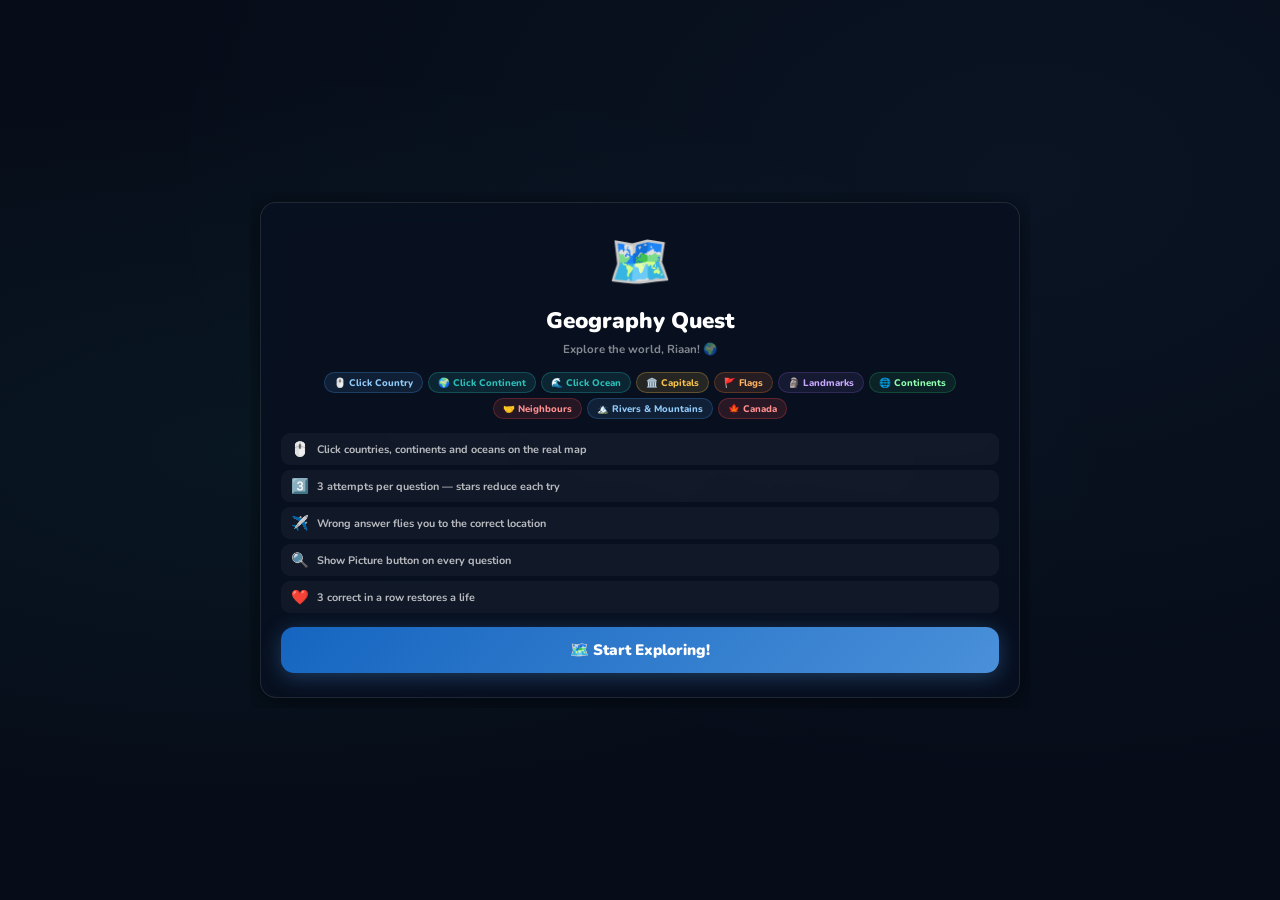
==== commit f63df295: "Update geography-quest.html" ====
--- a/geography-quest.html
+++ b/geography-quest.html
@@ -5,7 +5,7 @@
 <meta name="viewport" content="width=device-width, initial-scale=1.0">
 <title>Geography Quest 🗺️ — Learning Hub</title>
 <link href="https://fonts.googleapis.com/css2?family=Nunito:wght@400;600;700;800;900&display=swap" rel="stylesheet">
-<link rel="stylesheet" href="leaflet.min.css"/>
+<link rel="stylesheet" href="leaflet.css"/>
 <style>
 :root{
   --teal:#2BBFB8;--teal2:#1A9990;--amber:#F6C04A;--amber2:#E8A020;
@@ -21,7 +21,7 @@
              radial-gradient(ellipse at 80% 20%,rgba(74,144,217,.06) 0%,transparent 60%),
              #060c18}
 
-.wrap{position:relative;z-index:1;width:100%;max-width:640px;padding:10px;
+.wrap{position:relative;z-index:1;width:100%;max-width:780px;padding:10px;
   display:flex;flex-direction:column;gap:8px;max-height:100vh;overflow-y:auto}
 .wrap::-webkit-scrollbar{display:none}
 
@@ -64,9 +64,9 @@
 .po-sub{font-size:.85rem;font-weight:800;color:rgba(255,255,255,.65);margin-top:3px}
 
 /* MAP */
-.map-wrap{border-radius:var(--r);overflow:hidden;border:1.5px solid rgba(255,255,255,.1);
-  box-shadow:var(--shadow);flex-shrink:0;position:relative}
-#map{height:240px;width:100%;background:#0a1628}
+.map-wrap{border-radius:var(--r);overflow:hidden;border:2px solid rgba(74,144,217,.35);
+  box-shadow:var(--shadow),0 0 20px rgba(74,144,217,.15);flex-shrink:0;position:relative}
+#map{height:380px;width:100%;background:#0a1628}
 .map-instruction{position:absolute;top:8px;left:50%;transform:translateX(-50%);z-index:1000;
   background:rgba(6,12,24,.88);backdrop-filter:blur(8px);border:1px solid rgba(255,255,255,.15);
   border-radius:99px;padding:5px 14px;font-size:.68rem;font-weight:800;color:rgba(255,255,255,.8);
@@ -78,8 +78,8 @@
 .attempt-badge.show{display:block}
 
 /* QUESTION CARD */
-.q-card{background:var(--gc);backdrop-filter:blur(14px);border:1px solid var(--gb);
-  border-radius:var(--r);padding:16px;box-shadow:var(--shadow)}
+.q-card{background:var(--gc);backdrop-filter:blur(14px);border:1.5px solid rgba(74,144,217,.2);
+  border-radius:var(--r);padding:16px;box-shadow:var(--shadow),0 0 14px rgba(74,144,217,.08)}
 .q-meta{display:flex;align-items:center;justify-content:space-between;margin-bottom:10px}
 .mode-tag{font-size:.63rem;font-weight:900;border-radius:99px;padding:3px 11px;border:1px solid}
 .mode-tag.clickcountry{background:rgba(74,144,217,.12);color:#90CAF9;border-color:rgba(74,144,217,.25)}
@@ -367,9 +367,9 @@
   </div>
 </div>
 
-<script src="leaflet.min.js"></script>
+<script src="leaflet.js"></script>
 <script>
-function loadLeaflet(cb){cb();} // Leaflet already loaded locally
+function loadLeaflet(cb){cb();}
 </script>
 <script>
 const SB='https://tnhgihzfwqsflpueivwe.supabase.co',KEY='sb_publishable_MOfPmwQ3sKgia0bnOfrIdw_rY7FaJCr';
--- a/leaflet.css
+++ b/leaflet.css
@@ -0,0 +1,671 @@
+/* required styles */
+
+.leaflet-pane,
+.leaflet-tile,
+.leaflet-marker-icon,
+.leaflet-marker-shadow,
+.leaflet-tile-container,
+.leaflet-pane > svg,
+.leaflet-pane > canvas,
+.leaflet-zoom-box,
+.leaflet-image-layer,
+.leaflet-layer {
+	position: absolute;
+	left: 0;
+	top: 0;
+	}
+.leaflet-container {
+	overflow: hidden;
+	}
+.leaflet-tile,
+.leaflet-marker-icon,
+.leaflet-marker-shadow {
+	-webkit-user-select: none;
+	   -moz-user-select: none;
+	        user-select: none;
+	  -webkit-user-drag: none;
+	}
+/* Prevents IE11 from highlighting tiles in blue */
+.leaflet-tile::selection {
+	background: transparent;
+}
+/* Safari renders non-retina tile on retina better with this, but Chrome is worse */
+.leaflet-safari .leaflet-tile {
+	image-rendering: -webkit-optimize-contrast;
+	}
+/* hack that prevents hw layers "stretching" when loading new tiles */
+.leaflet-safari .leaflet-tile-container {
+	width: 1600px;
+	height: 1600px;
+	-webkit-transform-origin: 0 0;
+	}
+.leaflet-marker-icon,
+.leaflet-marker-shadow {
+	display: block;
+	}
+/* .leaflet-container svg: reset svg max-width decleration shipped in Joomla! (joomla.org) 3.x */
+/* .leaflet-container img: map is broken in FF if you have max-width: 100% on tiles */
+.leaflet-container .leaflet-overlay-pane svg {
+	max-width: none !important;
+	max-height: none !important;
+	}
+.leaflet-container .leaflet-marker-pane img,
+.leaflet-container .leaflet-shadow-pane img,
+.leaflet-container .leaflet-tile-pane img,
+.leaflet-container img.leaflet-image-layer,
+.leaflet-container .leaflet-tile {
+	max-width: none !important;
+	max-height: none !important;
+	width: auto;
+	padding: 0;
+	}
+
+.leaflet-container img.leaflet-tile {
+	/* See: https://bugs.chromium.org/p/chromium/issues/detail?id=600120 */
+	mix-blend-mode: plus-lighter;
+}
+
+.leaflet-container.leaflet-touch-zoom {
+	-ms-touch-action: pan-x pan-y;
+	touch-action: pan-x pan-y;
+	}
+.leaflet-container.leaflet-touch-drag {
+	-ms-touch-action: pinch-zoom;
+	/* Fallback for FF which doesn't support pinch-zoom */
+	touch-action: none;
+	touch-action: pinch-zoom;
+}
+.leaflet-container.leaflet-touch-drag.leaflet-touch-zoom {
+	-ms-touch-action: none;
+	touch-action: none;
+}
+.leaflet-container {
+	-webkit-tap-highlight-color: transparent;
+}
+.leaflet-container a {
+	-webkit-tap-highlight-color: rgba(51, 181, 229, 0.4);
+}
+.leaflet-tile {
+	filter: inherit;
+	visibility: hidden;
+	}
+.leaflet-tile-loaded {
+	visibility: inherit;
+	}
+.leaflet-zoom-box {
+	width: 0;
+	height: 0;
+	-moz-box-sizing: border-box;
+	     box-sizing: border-box;
+	z-index: 800;
+	}
+/* workaround for https://bugzilla.mozilla.org/show_bug.cgi?id=888319 */
+.leaflet-overlay-pane svg {
+	-moz-user-select: none;
+	}
+
+.leaflet-pane         { z-index: 400; }
+
+.leaflet-tile-pane    { z-index: 200; }
+.leaflet-overlay-pane { z-index: 400; }
+.leaflet-shadow-pane  { z-index: 500; }
+.leaflet-marker-pane  { z-index: 600; }
+.leaflet-tooltip-pane   { z-index: 650; }
+.leaflet-popup-pane   { z-index: 700; }
+
+.leaflet-map-pane canvas { z-index: 100; }
+.leaflet-map-pane svg    { z-index: 200; }
+
+.leaflet-vml-shape {
+	width: 1px;
+	height: 1px;
+	}
+.lvml {
+	behavior: url(#default#VML);
+	display: inline-block;
+	position: absolute;
+	}
+
+
+/* control positioning */
+
+.leaflet-control {
+	position: relative;
+	z-index: 800;
+	pointer-events: visiblePainted; /* IE 9-10 doesn't have auto */
+	pointer-events: auto;
+	}
+.leaflet-top,
+.leaflet-bottom {
+	position: absolute;
+	z-index: 1000;
+	pointer-events: none;
+	}
+.leaflet-top {
+	top: 0;
+	}
+.leaflet-right {
+	right: 0;
+	}
+.leaflet-bottom {
+	bottom: 0;
+	}
+.leaflet-left {
+	left: 0;
+	}
+.leaflet-control {
+	float: left;
+	clear: both;
+	}
+.leaflet-right .leaflet-control {
+	float: right;
+	}
+.leaflet-top .leaflet-control {
+	margin-top: 10px;
+	}
+.leaflet-bottom .leaflet-control {
+	margin-bottom: 10px;
+	}
+.leaflet-left .leaflet-control {
+	margin-left: 10px;
+	}
+.leaflet-right .leaflet-control {
+	margin-right: 10px;
+	}
+
+
+/* zoom and fade animations */
+
+.leaflet-fade-anim .leaflet-popup {
+	opacity: 0;
+	-webkit-transition: opacity 0.2s linear;
+	   -moz-transition: opacity 0.2s linear;
+	        transition: opacity 0.2s linear;
+	}
+.leaflet-fade-anim .leaflet-map-pane .leaflet-popup {
+	opacity: 1;
+	}
+.leaflet-zoom-animated {
+	-webkit-transform-origin: 0 0;
+	    -ms-transform-origin: 0 0;
+	        transform-origin: 0 0;
+	}
+svg.leaflet-zoom-animated {
+	will-change: transform;
+}
+
+.leaflet-zoom-anim .leaflet-zoom-animated {
+	-webkit-transition: -webkit-transform 0.25s cubic-bezier(0,0,0.25,1);
+	   -moz-transition:    -moz-transform 0.25s cubic-bezier(0,0,0.25,1);
+	        transition:         transform 0.25s cubic-bezier(0,0,0.25,1);
+	}
+.leaflet-zoom-anim .leaflet-tile,
+.leaflet-pan-anim .leaflet-tile {
+	-webkit-transition: none;
+	   -moz-transition: none;
+	        transition: none;
+	}
+
+.leaflet-zoom-anim .leaflet-zoom-hide {
+	visibility: hidden;
+	}
+
+
+/* cursors */
+
+.leaflet-interactive {
+	cursor: pointer;
+	}
+.leaflet-grab {
+	cursor: -webkit-grab;
+	cursor:    -moz-grab;
+	cursor:         grab;
+	}
+.leaflet-crosshair,
+.leaflet-crosshair .leaflet-interactive {
+	cursor: crosshair;
+	}
+.leaflet-popup-pane,
+.leaflet-control {
+	cursor: auto;
+	}
+.leaflet-dragging .leaflet-grab,
+.leaflet-dragging .leaflet-grab .leaflet-interactive,
+.leaflet-dragging .leaflet-marker-draggable {
+	cursor: move;
+	cursor: -webkit-grabbing;
+	cursor:    -moz-grabbing;
+	cursor:         grabbing;
+	}
+
+/* marker & overlays interactivity */
+.leaflet-marker-icon,
+.leaflet-marker-shadow,
+.leaflet-image-layer,
+.leaflet-pane > svg path,
+.leaflet-tile-container {
+	pointer-events: none;
+	}
+
+.leaflet-marker-icon.leaflet-interactive,
+.leaflet-image-layer.leaflet-interactive,
+.leaflet-pane > svg path.leaflet-interactive,
+svg.leaflet-image-layer.leaflet-interactive path {
+	pointer-events: visiblePainted; /* IE 9-10 doesn't have auto */
+	pointer-events: auto;
+	}
+
+/* visual tweaks */
+
+.leaflet-container {
+	background: #ddd;
+	outline-offset: 1px;
+	}
+.leaflet-container a {
+	color: #0078A8;
+	}
+.leaflet-zoom-box {
+	border: 2px dotted #38f;
+	background: rgba(255,255,255,0.5);
+	}
+
+
+/* general typography */
+.leaflet-container {
+	font-family: "Helvetica Neue", Arial, Helvetica, sans-serif;
+	font-size: 12px;
+	font-size: 0.75rem;
+	line-height: 1.5;
+	}
+
+
+/* general toolbar styles */
+
+.leaflet-bar {
+	box-shadow: 0 1px 5px rgba(0,0,0,0.65);
+	border-radius: 4px;
+	}
+.leaflet-bar a {
+	background-color: #fff;
+	border-bottom: 1px solid #ccc;
+	width: 26px;
+	height: 26px;
+	line-height: 26px;
+	display: block;
+	text-align: center;
+	text-decoration: none;
+	color: black;
+	}
+.leaflet-bar a,
+.leaflet-control-layers-toggle {
+	background-position: 50% 50%;
+	background-repeat: no-repeat;
+	display: block;
+	}
+.leaflet-bar a:hover,
+.leaflet-bar a:focus {
+	background-color: #f4f4f4;
+	}
+.leaflet-bar a:first-child {
+	border-top-left-radius: 4px;
+	border-top-right-radius: 4px;
+	}
+.leaflet-bar a:last-child {
+	border-bottom-left-radius: 4px;
+	border-bottom-right-radius: 4px;
+	border-bottom: none;
+	}
+.leaflet-bar a.leaflet-disabled {
+	cursor: default;
+	background-color: #f4f4f4;
+	color: #bbb;
+	}
+
+.leaflet-touch .leaflet-bar a {
+	width: 30px;
+	height: 30px;
+	line-height: 30px;
+	}
+.leaflet-touch .leaflet-bar a:first-child {
+	border-top-left-radius: 2px;
+	border-top-right-radius: 2px;
+	}
+.leaflet-touch .leaflet-bar a:last-child {
+	border-bottom-left-radius: 2px;
+	border-bottom-right-radius: 2px;
+	}
+
+/* zoom control */
+
+.leaflet-control-zoom-in,
+.leaflet-control-zoom-out {
+	font: bold 18px 'Lucida Console', Monaco, monospace;
+	text-indent: 1px;
+	}
+
+.leaflet-touch .leaflet-control-zoom-in, .leaflet-touch .leaflet-control-zoom-out  {
+	font-size: 22px;
+	}
+
+
+/* layers control */
+
+.leaflet-control-layers {
+	box-shadow: 0 1px 5px rgba(0,0,0,0.4);
+	background: #fff;
+	border-radius: 5px;
+	}
+.leaflet-control-layers-toggle {
+	background-image: url(images/layers.png);
+	width: 36px;
+	height: 36px;
+	}
+.leaflet-retina .leaflet-control-layers-toggle {
+	background-image: url(images/layers-2x.png);
+	background-size: 26px 26px;
+	}
+.leaflet-touch .leaflet-control-layers-toggle {
+	width: 44px;
+	height: 44px;
+	}
+.leaflet-control-layers .leaflet-control-layers-list,
+.leaflet-control-layers-expanded .leaflet-control-layers-toggle {
+	display: none;
+	}
+.leaflet-control-layers-expanded .leaflet-control-layers-list {
+	display: block;
+	position: relative;
+	}
+.leaflet-control-layers-expanded {
+	padding: 6px 10px 6px 6px;
+	color: #333;
+	background: #fff;
+	}
+.leaflet-control-layers-scrollbar {
+	overflow-y: scroll;
+	overflow-x: hidden;
+	padding-right: 5px;
+	}
+.leaflet-control-layers-selector {
+	margin-top: 2px;
+	position: relative;
+	top: 1px;
+	}
+.leaflet-control-layers label {
+	display: block;
+	font-size: 13px;
+	font-size: 1.08333em;
+	}
+.leaflet-control-layers-separator {
+	height: 0;
+	border-top: 1px solid #ddd;
+	margin: 5px -10px 5px -6px;
+	}
+
+/* Default icon URLs */
+.leaflet-default-icon-path { /* used only in path-guessing heuristic, see L.Icon.Default */
+	background-image: url(images/marker-icon.png);
+	}
+
+
+/* attribution and scale controls */
+
+.leaflet-container .leaflet-control-attribution {
+	background: #fff;
+	background: rgba(255, 255, 255, 0.8);
+	margin: 0;
+	}
+.leaflet-control-attribution,
+.leaflet-control-scale-line {
+	padding: 0 5px;
+	color: #333;
+	line-height: 1.4;
+	}
+.leaflet-control-attribution a {
+	text-decoration: none;
+	}
+.leaflet-control-attribution a:hover,
+.leaflet-control-attribution a:focus {
+	text-decoration: underline;
+	}
+.leaflet-attribution-flag {
+	display: inline !important;
+	vertical-align: baseline !important;
+	width: 1em;
+	height: 0.6669em;
+	}
+.leaflet-left .leaflet-control-scale {
+	margin-left: 5px;
+	}
+.leaflet-bottom .leaflet-control-scale {
+	margin-bottom: 5px;
+	}
+.leaflet-control-scale-line {
+	border: 2px solid #777;
+	border-top: none;
+	line-height: 1.1;
+	padding: 2px 5px 1px;
+	white-space: nowrap;
+	-moz-box-sizing: border-box;
+	     box-sizing: border-box;
+	background: rgba(255, 255, 255, 0.8);
+	text-shadow: 1px 1px #fff;
+	}
+.leaflet-control-scale-line:not(:first-child) {
+	border-top: 2px solid #777;
+	border-bottom: none;
+	margin-top: -2px;
+	}
+.leaflet-control-scale-line:not(:first-child):not(:last-child) {
+	border-bottom: 2px solid #777;
+	}
+
+.leaflet-touch .leaflet-control-attribution,
+.leaflet-touch .leaflet-control-layers,
+.leaflet-touch .leaflet-bar {
+	box-shadow: none;
+	}
+.leaflet-touch .leaflet-control-layers,
+.leaflet-touch .leaflet-bar {
+	border: 2px solid rgba(0,0,0,0.2);
+	background-clip: padding-box;
+	}
+
+
+/* popup */
+
+.leaflet-popup {
+	position: absolute;
+	text-align: center;
+	margin-bottom: 20px;
+	}
+.leaflet-popup-content-wrapper {
+	padding: 1px;
+	text-align: left;
+	border-radius: 12px;
+	}
+.leaflet-popup-content {
+	margin: 13px 24px 13px 20px;
+	line-height: 1.3;
+	font-size: 13px;
+	font-size: 1.08333em;
+	min-height: 1px;
+	}
+.map-clean-popup .leaflet-popup-content-wrapper {
+  padding: 0 !important;
+  border-radius: 10px !important;
+  overflow: hidden !important;
+}
+.map-clean-popup .leaflet-popup-content {
+  margin: 0 !important;
+  padding: 0 !important;
+  width: auto !important;
+}
+.leaflet-popup-content p {
+	margin: 17px 0;
+	margin: 1.3em 0;
+	}
+.leaflet-popup-tip-container {
+	width: 40px;
+	height: 20px;
+	position: absolute;
+	left: 50%;
+	margin-top: -1px;
+	margin-left: -20px;
+	overflow: hidden;
+	pointer-events: none;
+	}
+.leaflet-popup-tip {
+	width: 17px;
+	height: 17px;
+	padding: 1px;
+
+	margin: -10px auto 0;
+	pointer-events: auto;
+
+	-webkit-transform: rotate(45deg);
+	   -moz-transform: rotate(45deg);
+	    -ms-transform: rotate(45deg);
+	        transform: rotate(45deg);
+	}
+.leaflet-popup-content-wrapper,
+.leaflet-popup-tip {
+	background: white;
+	color: #333;
+	box-shadow: 0 3px 14px rgba(0,0,0,0.4);
+	}
+.leaflet-container a.leaflet-popup-close-button {
+	position: absolute;
+	top: 0;
+	right: 0;
+	border: none;
+	text-align: center;
+	width: 24px;
+	height: 24px;
+	font: 16px/24px Tahoma, Verdana, sans-serif;
+	color: #757575;
+	text-decoration: none;
+	background: transparent;
+	}
+.leaflet-container a.leaflet-popup-close-button:hover,
+.leaflet-container a.leaflet-popup-close-button:focus {
+	color: #585858;
+	}
+.leaflet-popup-scrolled {
+	overflow: auto;
+	}
+
+.leaflet-oldie .leaflet-popup-content-wrapper {
+	-ms-zoom: 1;
+	}
+.leaflet-oldie .leaflet-popup-tip {
+	width: 24px;
+	margin: 0 auto;
+
+	-ms-filter: "progid:DXImageTransform.Microsoft.Matrix(M11=0.70710678, M12=0.70710678, M21=-0.70710678, M22=0.70710678)";
+	filter: progid:DXImageTransform.Microsoft.Matrix(M11=0.70710678, M12=0.70710678, M21=-0.70710678, M22=0.70710678);
+	}
+
+.leaflet-oldie .leaflet-control-zoom,
+.leaflet-oldie .leaflet-control-layers,
+.leaflet-oldie .leaflet-popup-content-wrapper,
+.leaflet-oldie .leaflet-popup-tip {
+	border: 1px solid #999;
+	}
+
+
+/* div icon */
+
+.leaflet-div-icon {
+	background: #fff;
+	border: 1px solid #666;
+	}
+
+
+/* Tooltip */
+/* Base styles for the element that has a tooltip */
+.leaflet-tooltip {
+	position: absolute;
+	padding: 6px;
+	background-color: #fff;
+	border: 1px solid #fff;
+	border-radius: 3px;
+	color: #222;
+	white-space: nowrap;
+	-webkit-user-select: none;
+	-moz-user-select: none;
+	-ms-user-select: none;
+	user-select: none;
+	pointer-events: none;
+	box-shadow: 0 1px 3px rgba(0,0,0,0.4);
+	}
+.leaflet-tooltip.leaflet-interactive {
+	cursor: pointer;
+	pointer-events: auto;
+	}
+.leaflet-tooltip-top:before,
+.leaflet-tooltip-bottom:before,
+.leaflet-tooltip-left:before,
+.leaflet-tooltip-right:before {
+	position: absolute;
+	pointer-events: none;
+	border: 6px solid transparent;
+	background: transparent;
+	content: "";
+	}
+
+/* Directions */
+
+.leaflet-tooltip-bottom {
+	margin-top: 6px;
+}
+.leaflet-tooltip-top {
+	margin-top: -6px;
+}
+.leaflet-tooltip-bottom:before,
+.leaflet-tooltip-top:before {
+	left: 50%;
+	margin-left: -6px;
+	}
+.leaflet-tooltip-top:before {
+	bottom: 0;
+	margin-bottom: -12px;
+	border-top-color: #fff;
+	}
+.leaflet-tooltip-bottom:before {
+	top: 0;
+	margin-top: -12px;
+	margin-left: -6px;
+	border-bottom-color: #fff;
+	}
+.leaflet-tooltip-left {
+	margin-left: -6px;
+}
+.leaflet-tooltip-right {
+	margin-left: 6px;
+}
+.leaflet-tooltip-left:before,
+.leaflet-tooltip-right:before {
+	top: 50%;
+	margin-top: -6px;
+	}
+.leaflet-tooltip-left:before {
+	right: 0;
+	margin-right: -12px;
+	border-left-color: #fff;
+	}
+.leaflet-tooltip-right:before {
+	left: 0;
+	margin-left: -12px;
+	border-right-color: #fff;
+	}
+
+/* Printing */
+
+@media print {
+	/* Prevent printers from removing background-images of controls. */
+	.leaflet-control {
+		-webkit-print-color-adjust: exact;
+		print-color-adjust: exact;
+		}
+	}
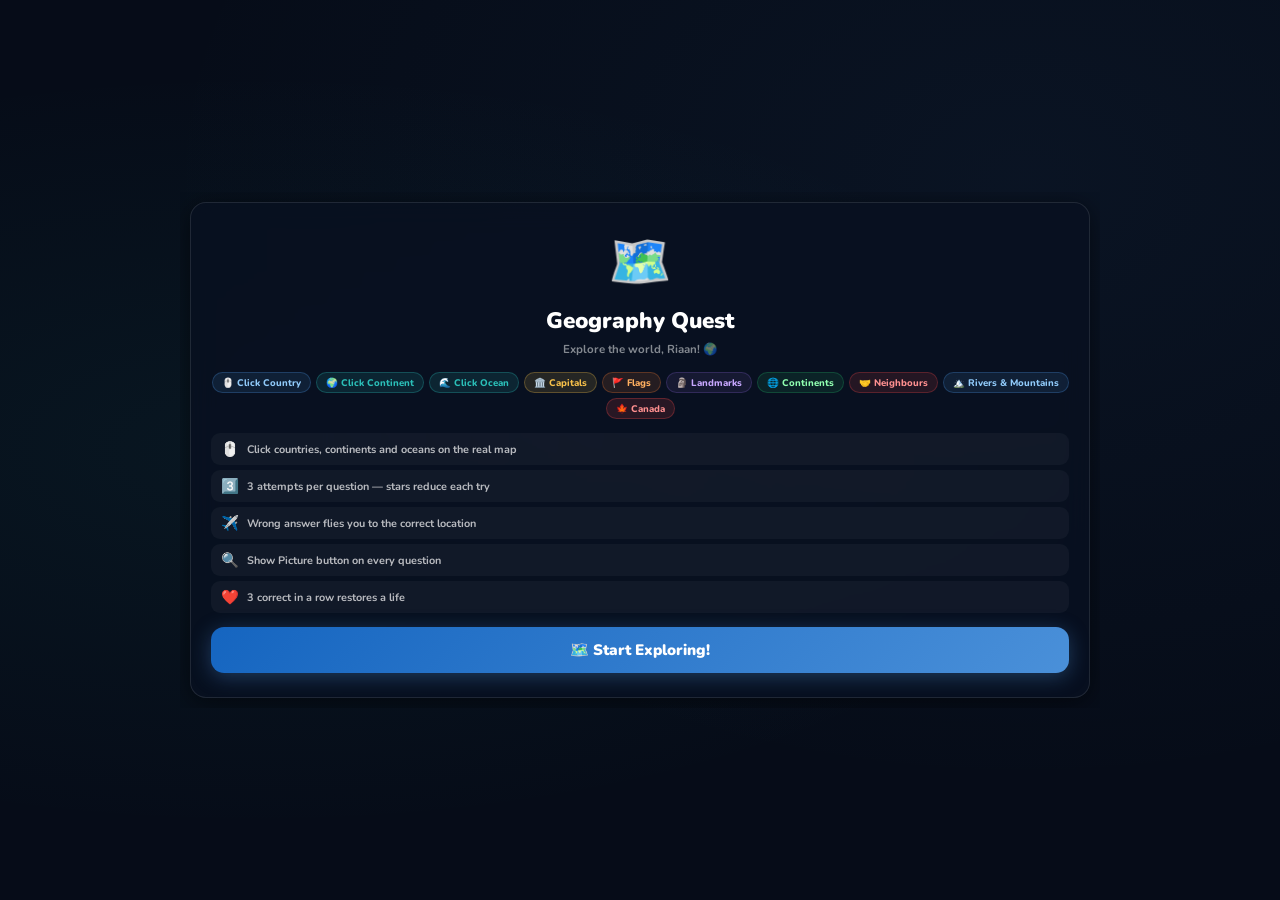
==== commit a98948d8: "Update geography-quest.html" ====
--- a/geography-quest.html
+++ b/geography-quest.html
@@ -21,7 +21,7 @@
              radial-gradient(ellipse at 80% 20%,rgba(74,144,217,.06) 0%,transparent 60%),
              #060c18}
 
-.wrap{position:relative;z-index:1;width:100%;max-width:780px;padding:10px;
+.wrap{position:relative;z-index:1;width:100%;max-width:920px;padding:10px;
   display:flex;flex-direction:column;gap:8px;max-height:100vh;overflow-y:auto}
 .wrap::-webkit-scrollbar{display:none}
 
@@ -64,9 +64,9 @@
 .po-sub{font-size:.85rem;font-weight:800;color:rgba(255,255,255,.65);margin-top:3px}
 
 /* MAP */
-.map-wrap{border-radius:var(--r);overflow:hidden;border:2px solid rgba(74,144,217,.35);
-  box-shadow:var(--shadow),0 0 20px rgba(74,144,217,.15);flex-shrink:0;position:relative}
-#map{height:380px;width:100%;background:#0a1628}
+.map-wrap{border-radius:var(--r);overflow:hidden;border:2px solid rgba(74,144,217,.5);
+  box-shadow:var(--shadow),0 0 24px rgba(74,144,217,.2);flex-shrink:0;position:relative}
+#map{height:440px;width:100%;background:#e8edf0}
 .map-instruction{position:absolute;top:8px;left:50%;transform:translateX(-50%);z-index:1000;
   background:rgba(6,12,24,.88);backdrop-filter:blur(8px);border:1px solid rgba(255,255,255,.15);
   border-radius:99px;padding:5px 14px;font-size:.68rem;font-weight:800;color:rgba(255,255,255,.8);
@@ -221,7 +221,7 @@
 .go-btn.home{background:rgba(255,255,255,.07);color:rgba(255,255,255,.5)}
 
 /* Leaflet overrides */
-.leaflet-container{background:#0a1628!important;font-family:'Nunito',sans-serif!important}
+.leaflet-container{background:#e8edf0!important;font-family:'Nunito',sans-serif!important}
 .leaflet-popup-content-wrapper{background:rgba(6,12,24,.95)!important;color:#fff!important;
   border:1px solid rgba(255,255,255,.15)!important;border-radius:12px!important;
   backdrop-filter:blur(14px)!important;box-shadow:0 4px 20px rgba(0,0,0,.5)!important}
@@ -384,11 +384,18 @@
 let mapClickEnabled=false,mapClickHandler=null;
 
 function initMap(){
-  map=L.map('map',{zoomControl:true,attributionControl:true,scrollWheelZoom:false});
-  L.tileLayer('https://{s}.basemaps.cartocdn.com/dark_nolabels/{z}/{x}/{y}{r}.png',{
-    attribution:'© OpenStreetMap © CARTO',maxZoom:10,subdomains:'abcd'
+  map=L.map('map',{
+    zoomControl:true,attributionControl:true,
+    scrollWheelZoom:false,
+    minZoom:2,maxZoom:6,
+    worldCopyJump:false,
+    maxBounds:[[-90,-180],[90,180]],
+    maxBoundsViscosity:1.0
+  });
+  L.tileLayer('https://{s}.basemaps.cartocdn.com/light_nolabels/{z}/{x}/{y}{r}.png',{
+    attribution:'© OpenStreetMap © CARTO',maxZoom:6,subdomains:'abcd',noWrap:true
   }).addTo(map);
-  map.setView([20,0],2);
+  map.setView([20,10],2);
 }
 
 function loadGeoJSON(){
@@ -396,10 +403,10 @@
     .then(r=>r.json())
     .then(data=>{
       geojsonLayer=L.geoJSON(data,{
-        style:()=>({color:'rgba(74,144,217,0.6)',weight:0.8,fillColor:'rgba(26,60,100,0.5)',fillOpacity:0.6}),
+        style:()=>({color:'#4A90D9',weight:0.8,fillColor:'#C8DCF0',fillOpacity:0.7}),
         onEachFeature:(feature,layer)=>{
           layer.on({
-            mouseover:e=>{if(mapClickEnabled){e.target.setStyle({fillColor:'rgba(74,144,217,0.4)',fillOpacity:0.8});}},
+            mouseover:e=>{if(mapClickEnabled){e.target.setStyle({fillColor:'#4A90D9',fillOpacity:0.5});}},
             mouseout:e=>{if(mapClickEnabled){geojsonLayer.resetStyle(e.target);}},
             click:e=>{if(mapClickEnabled&&mapClickHandler){mapClickHandler(feature.properties.name,layer,e);}}
           });
@@ -860,10 +867,10 @@
     isCorrect=clickedName===q.answer;
   }
   if(isCorrect){
-    layer.setStyle({fillColor:'rgba(39,174,96,0.7)',fillOpacity:0.85,color:'var(--green)',weight:2});
+    layer.setStyle({fillColor:'#52D08A',fillOpacity:0.85,color:'#27AE60',weight:2.5});
     processResult(true);
   } else {
-    layer.setStyle({fillColor:'rgba(232,69,69,0.5)',fillOpacity:0.7,color:'var(--red)',weight:2});
+    layer.setStyle({fillColor:'#FF9090',fillOpacity:0.7,color:'#E84545',weight:2.5});
     setTimeout(()=>geojsonLayer&&geojsonLayer.resetStyle(layer),800);
     handleWrongAttempt();
   }
@@ -928,7 +935,7 @@
     const c=combos.slice().reverse().find(c=>G.streak===c.s);
     if(c)showPopup('combo',c.t,c.sub);
     // Highlight correct on map
-    highlightCountry(G.question.answer,'rgba(39,174,96,0.7)');
+    highlightCountry(G.question.answer,'#52D08A');
   } else {
     G.lives--;G.streak=0;G.totalAsked++;
     G.lifeRestoreStreak=0;
@@ -938,7 +945,7 @@
     flyToLocation(q.lat,q.lng,q.zoom||4);
     setTimeout(()=>{
       addMarker(q.lat,q.lng,`✅ ${q.answer}`,'#F6C04A');
-      highlightCountry(q.answer,'rgba(246,192,74,0.6)');
+      highlightCountry(q.answer,'#F6C04A');
     },1200);
     if(G.lives<=0){showExplanation(false,()=>endGame());return;}
   }
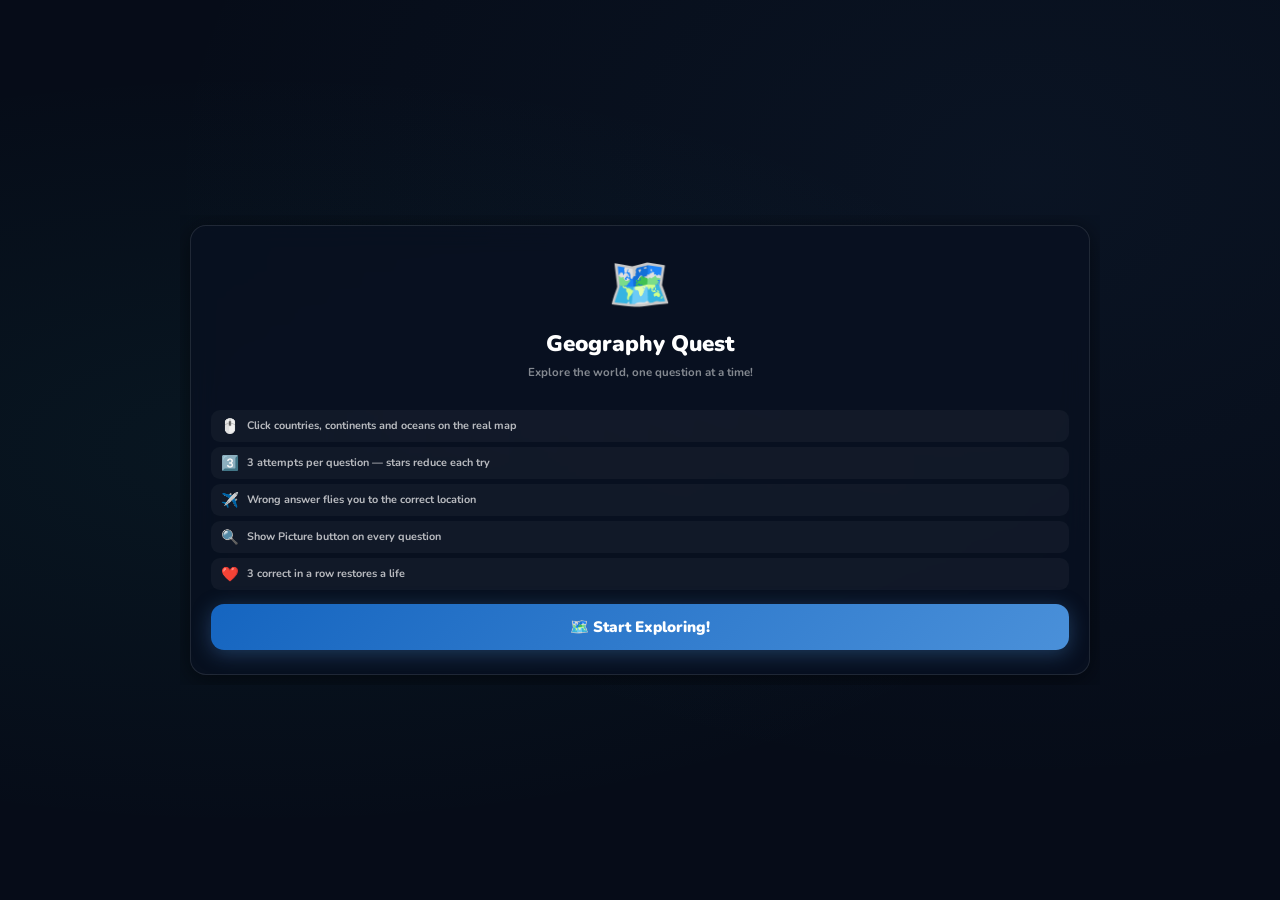
==== commit 752e2b34: "Update geography-quest.html" ====
--- a/geography-quest.html
+++ b/geography-quest.html
@@ -396,6 +396,7 @@
     attribution:'© OpenStreetMap © CARTO',maxZoom:6,subdomains:'abcd',noWrap:true
   }).addTo(map);
   map.setView([20,10],2);
+  map.setMaxZoom(5);
 }
 
 function loadGeoJSON(){
@@ -406,9 +407,23 @@
         style:()=>({color:'#4A90D9',weight:0.8,fillColor:'#C8DCF0',fillOpacity:0.7}),
         onEachFeature:(feature,layer)=>{
           layer.on({
-            mouseover:e=>{if(mapClickEnabled){e.target.setStyle({fillColor:'#4A90D9',fillOpacity:0.5});}},
-            mouseout:e=>{if(mapClickEnabled){geojsonLayer.resetStyle(e.target);}},
-            click:e=>{if(mapClickEnabled&&mapClickHandler){mapClickHandler(feature.properties.name,layer,e);}}
+            mouseover:e=>{
+              if(mapClickEnabled){
+                e.target.setStyle({fillColor:'#4A90D9',fillOpacity:0.6,weight:2,color:'#1565C0'});
+                e.target.bringToFront();
+              }
+            },
+            mouseout:e=>{
+              if(mapClickEnabled&&!e.target._highlighted){
+                geojsonLayer.resetStyle(e.target);
+              }
+            },
+            click:e=>{
+              if(mapClickEnabled&&mapClickHandler){
+                L.DomEvent.stopPropagation(e);
+                mapClickHandler(feature.properties.name,layer,e);
+              }
+            }
           });
         }
       }).addTo(map);
@@ -427,22 +442,71 @@
   document.getElementById('map-instruction').className='map-instruction';
 }
 
+// Name aliases for GeoJSON mismatches
+const NAME_ALIASES={
+  'United States':'United States of America',
+  'United Kingdom':'United Kingdom of Great Britain and Northern Ireland',
+  'Russia':'Russian Federation',
+  'South Korea':'Republic of Korea',
+  'North Korea':'Democratic People's Republic of Korea',
+  'Iran':'Islamic Republic of Iran',
+  'Syria':'Syrian Arab Republic',
+  'Tanzania':'United Republic of Tanzania',
+  'Bolivia':'Bolivia (Plurinational State of)',
+  'Venezuela':'Venezuela (Bolivarian Republic of)',
+  'Czech Republic':'Czechia',
+  'Macedonia':'North Macedonia',
+  'East Timor':'Timor-Leste',
+  'Ivory Coast':'Côte d'Ivoire',
+  'Congo':'Democratic Republic of the Congo',
+};
+
+function resolveCountryName(name){
+  return NAME_ALIASES[name]||name;
+}
+
 function highlightCountry(name,color){
   if(!geojsonLayer)return;
+  const resolved=resolveCountryName(name);
   geojsonLayer.eachLayer(layer=>{
-    if(layer.feature&&layer.feature.properties.name===name){
-      layer.setStyle({fillColor:color,fillOpacity:0.85,color:color,weight:2});
+    if(!layer.feature)return;
+    const n=layer.feature.properties.name;
+    if(n===name||n===resolved||n.includes(name)||name.includes(n)){
+      layer.setStyle({fillColor:color,fillOpacity:0.85,color:color==='#52D08A'?'#27AE60':color==='#F6C04A'?'#E8A020':'#E84545',weight:2.5});
+      layer._highlighted=true;
+      layer.bringToFront();
     }
   });
 }
 
+function highlightContinent(q){
+  if(!geojsonLayer||!q)return;
+  // For continent questions highlight all countries in that continent softly
+  const cont=CONTINENTS.find(c=>c.name===q.answer);
+  if(!cont)return;
+  cont.countries.forEach(cn=>highlightCountry(cn,'rgba(74,144,217,0.4)'));
+}
+
+function addPinMarker(lat,lng,label,color){
+  if(!map)return;
+  if(currentMarker)map.removeLayer(currentMarker);
+  const icon=L.divIcon({
+    html:`<div style="background:${color};border:3px solid #fff;border-radius:50% 50% 50% 0;
+      width:18px;height:18px;transform:rotate(-45deg);
+      box-shadow:0 2px 8px rgba(0,0,0,.4)"></div>`,
+    iconSize:[18,18],iconAnchor:[9,18],className:''
+  });
+  currentMarker=L.marker([lat,lng],{icon}).addTo(map)
+    .bindPopup(`<b style="color:#1A2B22">${label}</b>`,{className:'geo-popup'}).openPopup();
+}
+
 function resetAllStyles(){
-  if(geojsonLayer)geojsonLayer.resetStyle();
-}
-
-function flyToLocation(lat,lng,zoom=4){
-  map.flyTo([lat,lng],zoom,{duration:1.5});
-}
+  if(!geojsonLayer)return;
+  geojsonLayer.eachLayer(l=>{l._highlighted=false;});
+  geojsonLayer.resetStyle();
+}
+
+function flyToLocation(lat,lng,zoom=4){/* zoom disabled */}
 
 function addMarker(lat,lng,label,color='#F6C04A'){
   if(currentMarker)map.removeLayer(currentMarker);
@@ -815,8 +879,7 @@
   // Render answer area
   renderAnswerArea();
 
-  // Fly map to region
-  if(map)map.flyTo([q.lat,q.lng],q.zoom||3,{duration:1.2});
+  // Map stays at world view — no zoom
 
   // Hint after 7 seconds
   G.hintTimer=setTimeout(()=>{
@@ -854,32 +917,59 @@
 function handleMapClick(clickedName,layer,e){
   if(G.answered)return;
   const q=G.question;
-  // For continents, check if clicked country is on that continent
+  const resolved=resolveCountryName(q.answer);
   let isCorrect=false;
   if(q.mode==='clickcontinent'){
     const cont=CONTINENTS.find(c=>c.name===q.answer);
     isCorrect=cont&&cont.countries.includes(clickedName);
-    if(!isCorrect&&clickedName===q.answer)isCorrect=true;
-    // Also check by continent name match
+    if(!isCorrect&&(clickedName===q.answer||clickedName===resolved))isCorrect=true;
     const country=COUNTRIES.find(c=>c.name===clickedName);
     if(country&&country.continent.includes(q.answer))isCorrect=true;
   } else {
-    isCorrect=clickedName===q.answer;
+    // Fuzzy match for clickcountry
+    const rClicked=resolveCountryName(clickedName);
+    isCorrect=clickedName===q.answer||rClicked===q.answer||
+      clickedName===resolved||rClicked===resolved||
+      clickedName.includes(q.answer)||q.answer.includes(clickedName);
   }
   if(isCorrect){
-    layer.setStyle({fillColor:'#52D08A',fillOpacity:0.85,color:'#27AE60',weight:2.5});
+    // Green pulse on correct
+    layer._highlighted=true;
+    layer.setStyle({fillColor:'#52D08A',fillOpacity:0.9,color:'#27AE60',weight:3});
+    // If continent question, highlight all continent countries in teal
+    if(q.mode==='clickcontinent'){
+      const cont=CONTINENTS.find(c=>c.name===q.answer);
+      if(cont)setTimeout(()=>cont.countries.forEach(cn=>{
+        if(cn!==clickedName)highlightCountry(cn,'#A8E6CF');
+      }),300);
+    }
     processResult(true);
   } else {
-    layer.setStyle({fillColor:'#FF9090',fillOpacity:0.7,color:'#E84545',weight:2.5});
-    setTimeout(()=>geojsonLayer&&geojsonLayer.resetStyle(layer),800);
+    // Red flash on wrong
+    layer.setStyle({fillColor:'#FF9090',fillOpacity:0.75,color:'#E84545',weight:2.5});
+    setTimeout(()=>{
+      if(!layer._highlighted){geojsonLayer&&geojsonLayer.resetStyle(layer);}
+    },900);
     handleWrongAttempt();
   }
 }
 
 function checkMCQ(btn,chosen,correct){
   if(G.answered)return;
-  if(chosen===correct){btn.classList.add('correct');processResult(true);}
-  else{btn.classList.add('wrong');handleWrongAttempt(btn);}
+  if(chosen===correct){
+    btn.classList.add('correct');
+    // Highlight the answer country on map
+    const q=G.question;
+    const countryToHighlight=q.mode==='continent_of'?null:
+      (q.mode==='capital'||q.mode==='flag'||q.mode==='landmark'||q.mode==='neighbour')?
+      (q.mode==='continent_of'?null:COUNTRIES.find(c=>c.name===q.answer||c.capital===q.answer)):null;
+    if(countryToHighlight)highlightCountry(countryToHighlight.name,'#52D08A');
+    else if(q.mode==='capital'||q.mode==='flag'||q.mode==='landmark')highlightCountry(q.answer,'#52D08A');
+    processResult(true);
+  } else {
+    btn.classList.add('wrong');
+    handleWrongAttempt(btn);
+  }
 }
 
 function handleWrongAttempt(btn){
@@ -936,17 +1026,17 @@
     if(c)showPopup('combo',c.t,c.sub);
     // Highlight correct on map
     highlightCountry(G.question.answer,'#52D08A');
+    if(G.question.lat)addPinMarker(G.question.lat,G.question.lng,G.question.answer,'#52D08A');
   } else {
     G.lives--;G.streak=0;G.totalAsked++;
     G.lifeRestoreStreak=0;
     updateStreakBadge();updateLives();
-    // Fly to correct location and show marker
+    // Show correct location without zooming
     const q=G.question;
-    flyToLocation(q.lat,q.lng,q.zoom||4);
     setTimeout(()=>{
-      addMarker(q.lat,q.lng,`✅ ${q.answer}`,'#F6C04A');
       highlightCountry(q.answer,'#F6C04A');
-    },1200);
+      addPinMarker(q.lat,q.lng,q.answer,'#F6C04A');
+    },300);
     if(G.lives<=0){showExplanation(false,()=>endGame());return;}
   }
   document.getElementById('g-stars').textContent=G.stars.toLocaleString();
@@ -985,11 +1075,8 @@
   document.getElementById('hint-btn').className='hint-btn used';
   document.getElementById('hint-txt').textContent=G.question.hint||'Think carefully about the location on the map!';
   document.getElementById('hint-box').className='hint-box show';
-  // For map questions, zoom closer
-  if(['clickcountry','clickcontinent'].includes(G.question.mode)){
-    const q=G.question;
-    map.flyTo([q.lat,q.lng],5,{duration:1});
-  }
+  // Hint: highlight countries in region softly
+  if(G.question)highlightContinent(G.question);
 }
 
 // ── Show Picture ──────────────────────────────────────────────────
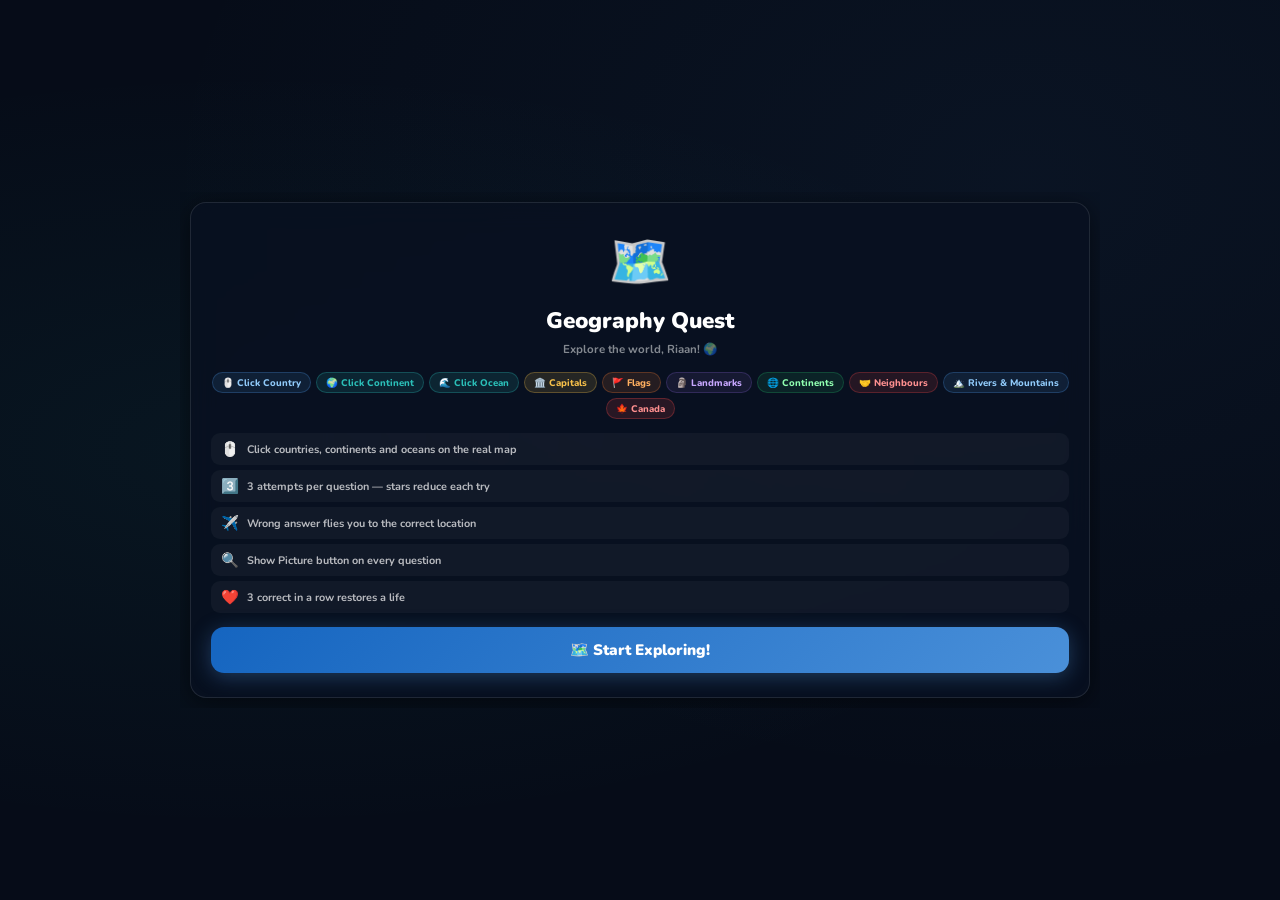
==== commit 7335c060: "Fix broken answer buttons in Geography Quest and Hindi Gujarati Hub Geography Quest: two unescaped a" ====
--- a/geography-quest.html
+++ b/geography-quest.html
@@ -377,6 +377,7 @@
 
 const params=new URLSearchParams(window.location.search);
 const playerName=params.get('player')||'riaan';
+const isQuest=params.get('quest')==='1'; // only quest-launched plays earn stars
 let playerId=null,playerGrade=3,personalBest=0;
 
 // ── MAP ───────────────────────────────────────────────────────────
@@ -448,7 +449,7 @@
   'United Kingdom':'United Kingdom of Great Britain and Northern Ireland',
   'Russia':'Russian Federation',
   'South Korea':'Republic of Korea',
-  'North Korea':'Democratic People's Republic of Korea',
+  'North Korea':'Democratic People\'s Republic of Korea',
   'Iran':'Islamic Republic of Iran',
   'Syria':'Syrian Arab Republic',
   'Tanzania':'United Republic of Tanzania',
@@ -457,7 +458,7 @@
   'Czech Republic':'Czechia',
   'Macedonia':'North Macedonia',
   'East Timor':'Timor-Leste',
-  'Ivory Coast':'Côte d'Ivoire',
+  'Ivory Coast':'Côte d\'Ivoire',
   'Congo':'Democratic Republic of the Congo',
 };
 
@@ -1132,11 +1133,32 @@
 }
 
 // ── Game over ─────────────────────────────────────────────────────
+// Daily cap on automated quest earning (quiz/reading/game), shared across
+// the whole app -- keeps a big game round from blowing past what quizzes
+// and reading already earned today. Parent-configurable via star_config.
+async function applyGameDailyCap(proposed){
+  if(proposed<=0)return proposed;
+  try{
+    const cfg=await db('star_config?key=eq.daily_quest_cap&select=value');
+    const cap=(Array.isArray(cfg)&&cfg[0]&&typeof cfg[0].value==='number')?cfg[0].value:300;
+    // Local midnight, not UTC -- toISOString() rolls the date over at
+    // ~5pm Pacific time instead of local midnight.
+    const todayStart=new Date();todayStart.setHours(0,0,0,0);
+    const logs=await db(`stars_log?player_id=eq.${playerId}&created_at=gte.${todayStart.toISOString()}&category=in.(learning,reading,game)&select=amount`);
+    const earned=Math.max(0,(Array.isArray(logs)?logs:[]).reduce((a,l)=>a+Math.max(0,l.amount),0));
+    return Math.max(0,Math.min(proposed,cap-earned));
+  }catch(e){ return proposed; }
+}
+
 async function endGame(){
   showScreen('gameOverScreen');
   const total=G.stars;
+  const awarded=(isQuest&&playerId)?await applyGameDailyCap(total):0;
   document.getElementById('go-score').textContent=total.toLocaleString()+' ⭐';
-  document.getElementById('go-earned').textContent=`+${total.toLocaleString()} stars saved`;
+  document.getElementById('go-earned').textContent=!isQuest?'Practice round — no stars this time!':
+    awarded===0?`🎉 You've hit today's star cap — amazing work!`:
+    awarded<total?`+${awarded.toLocaleString()} stars saved (today's cap almost here!)`:
+    `+${awarded.toLocaleString()} stars saved`;
   document.getElementById('go-rounds').textContent=G.round;
   document.getElementById('go-correct').textContent=G.totalCorrect;
   document.getElementById('go-streak').textContent=G.sessionBestStreak;
@@ -1147,7 +1169,7 @@
   document.getElementById('go-trophy').textContent=total>=500?'🏆':total>=300?'⭐':total>=150?'🗺️':'🌱';
   if(playerId&&total>0){
     try{
-      await db('stars_log',{method:'POST',prefer:'return=minimal',body:{player_id:playerId,amount:total,reason:`Geography Quest — Round ${G.round}, ${G.totalCorrect} correct`,category:'game'}});
+      if(isQuest&&awarded>0)await db('stars_log',{method:'POST',prefer:'return=minimal',body:{player_id:playerId,amount:awarded,reason:`Geography Quest — Round ${G.round}, ${G.totalCorrect} correct`,category:'game'}});
       const rows=await db(`game_scores?player_id=eq.${playerId}&game_key=eq.geography-quest`);
       if(rows&&rows.length){
         await db(`game_scores?player_id=eq.${playerId}&game_key=eq.geography-quest`,{method:'PATCH',prefer:'return=minimal',body:{best_score:isNewBest?total:rows[0].best_score,best_round:G.round,total_plays:(rows[0].total_plays||0)+1,last_played:new Date().toISOString()}});
